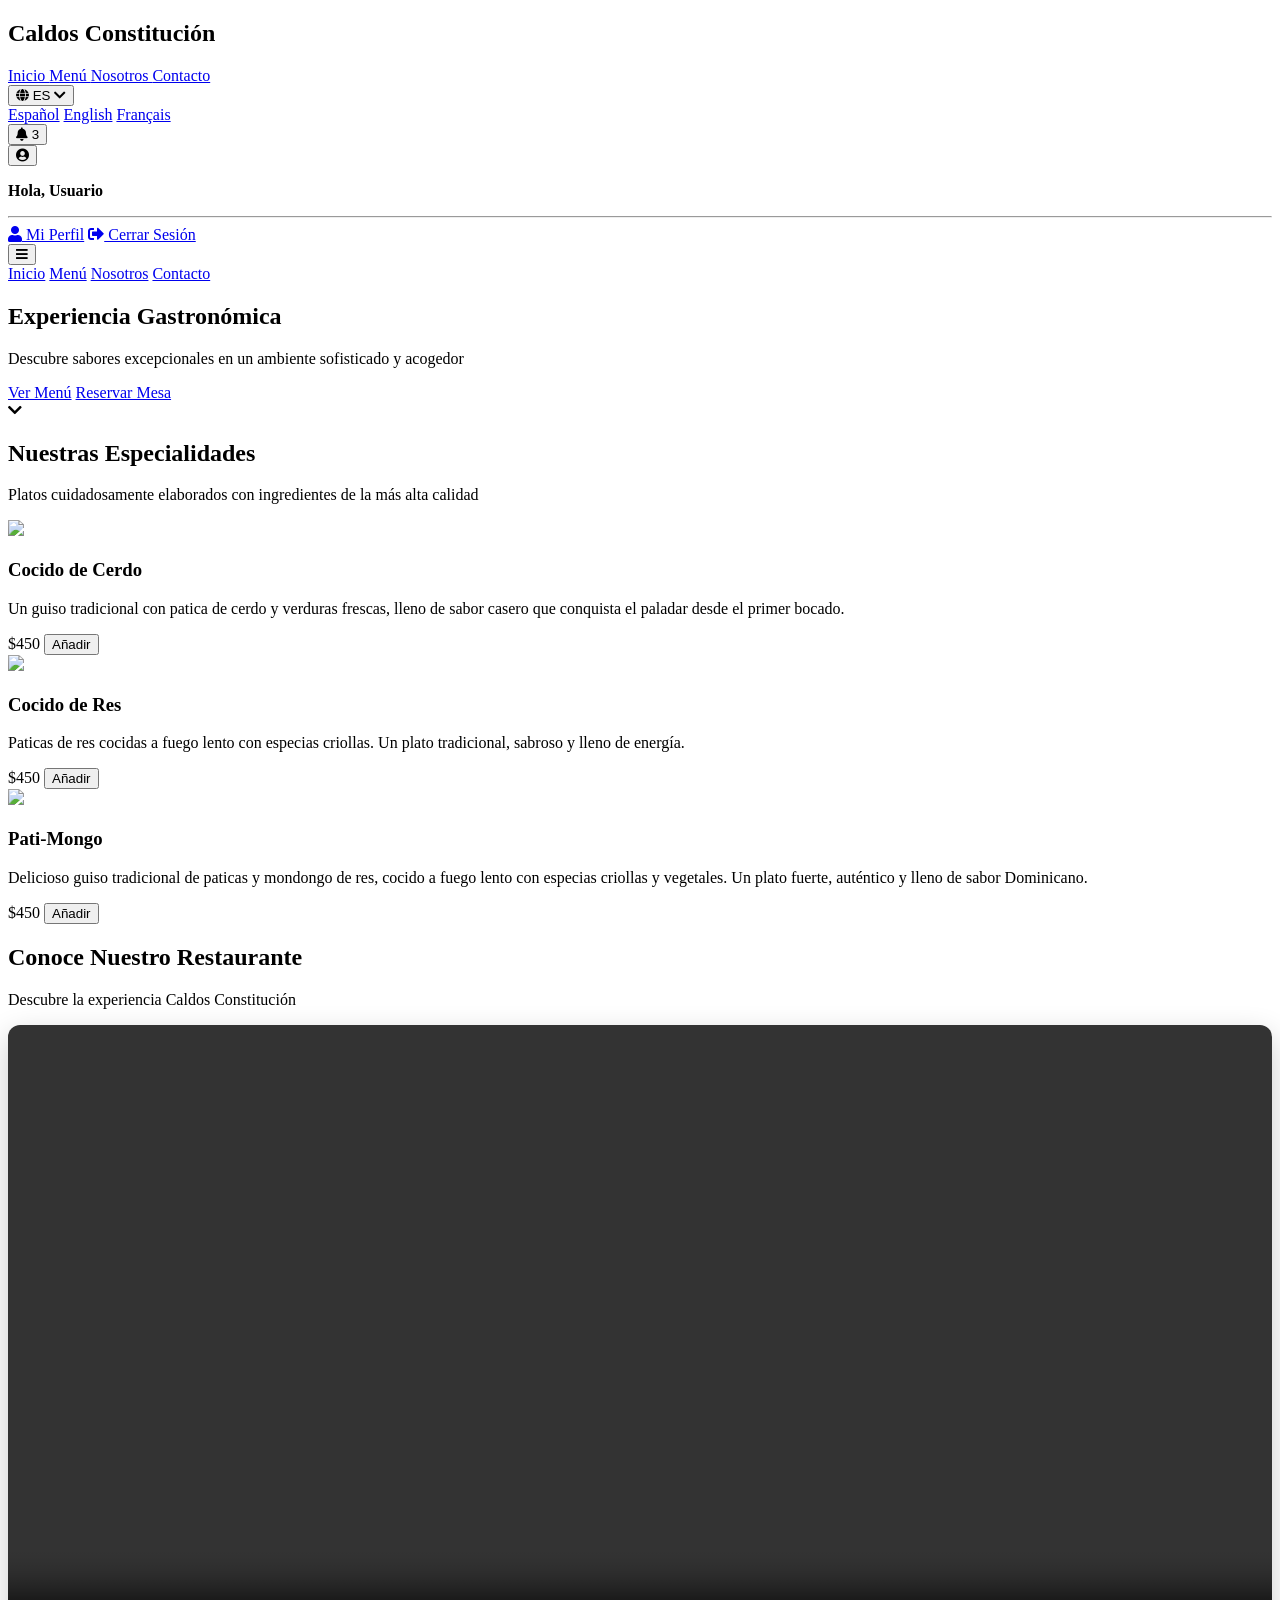
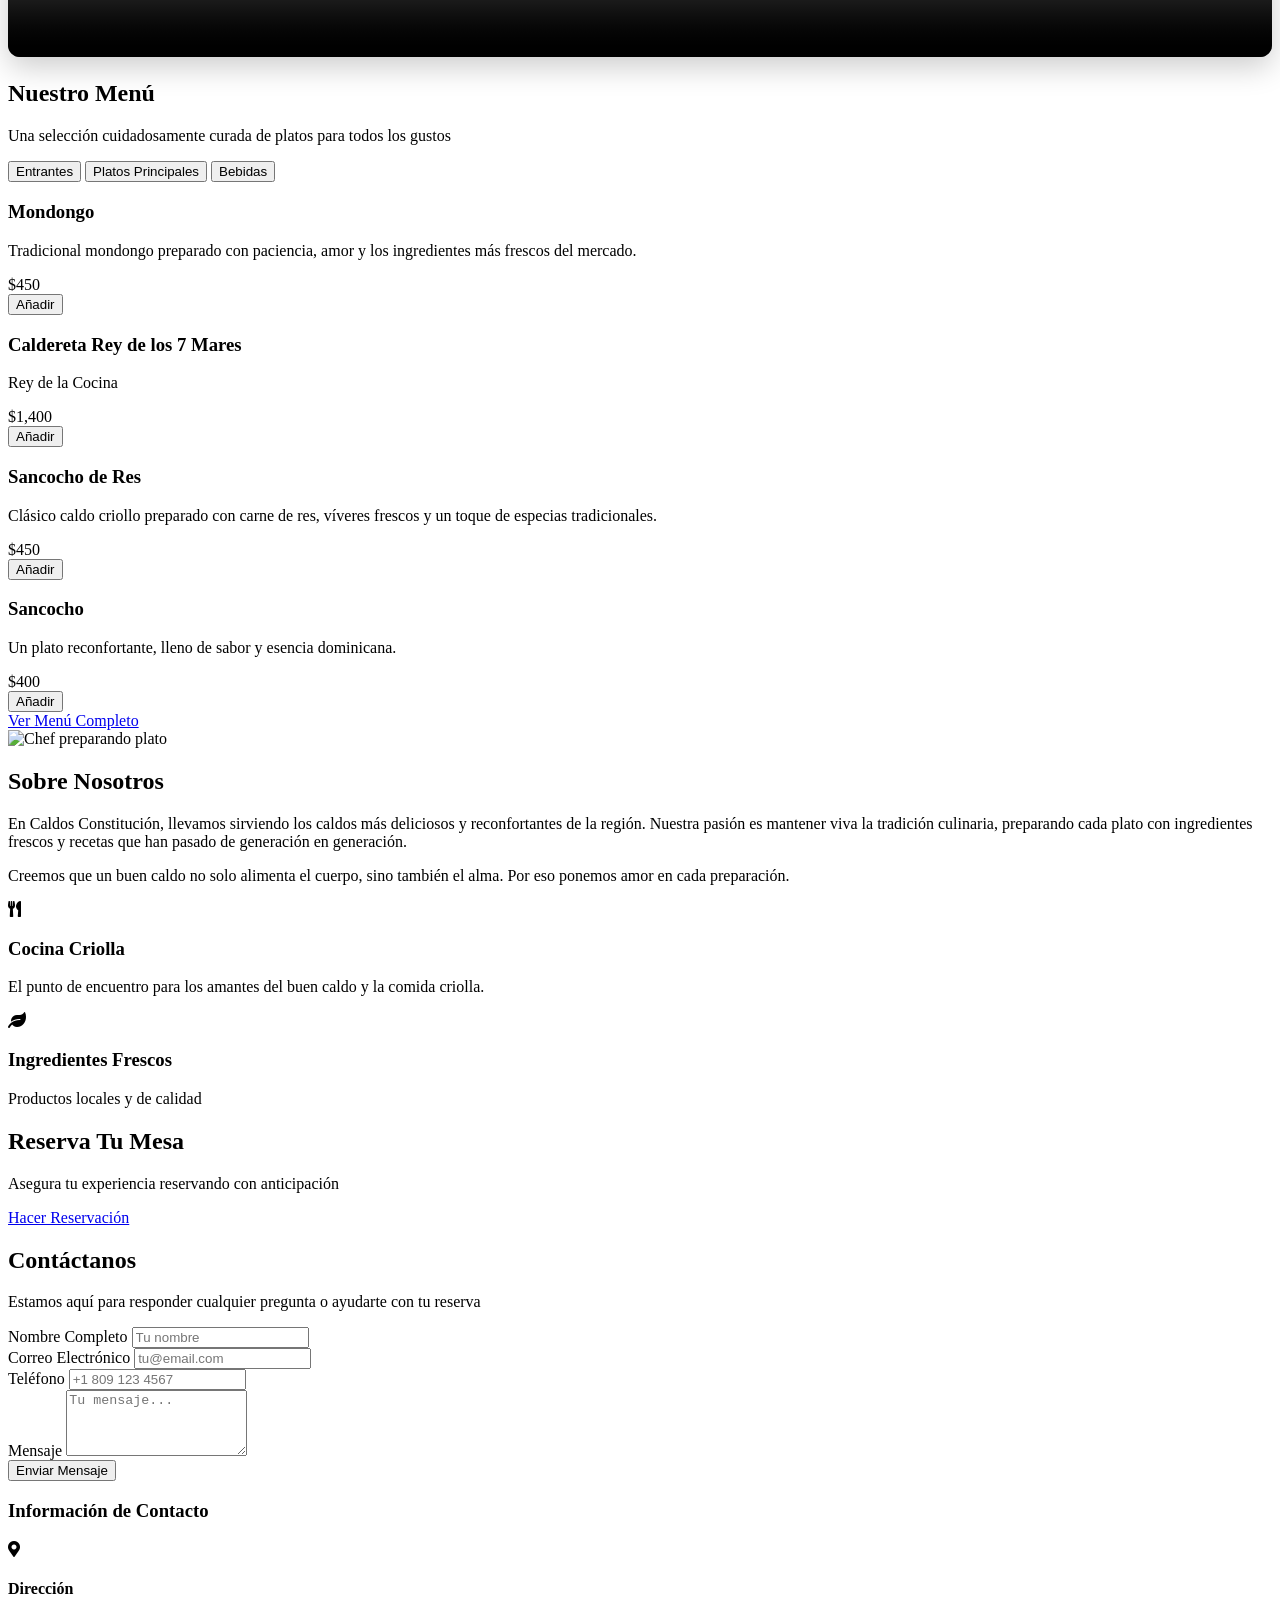
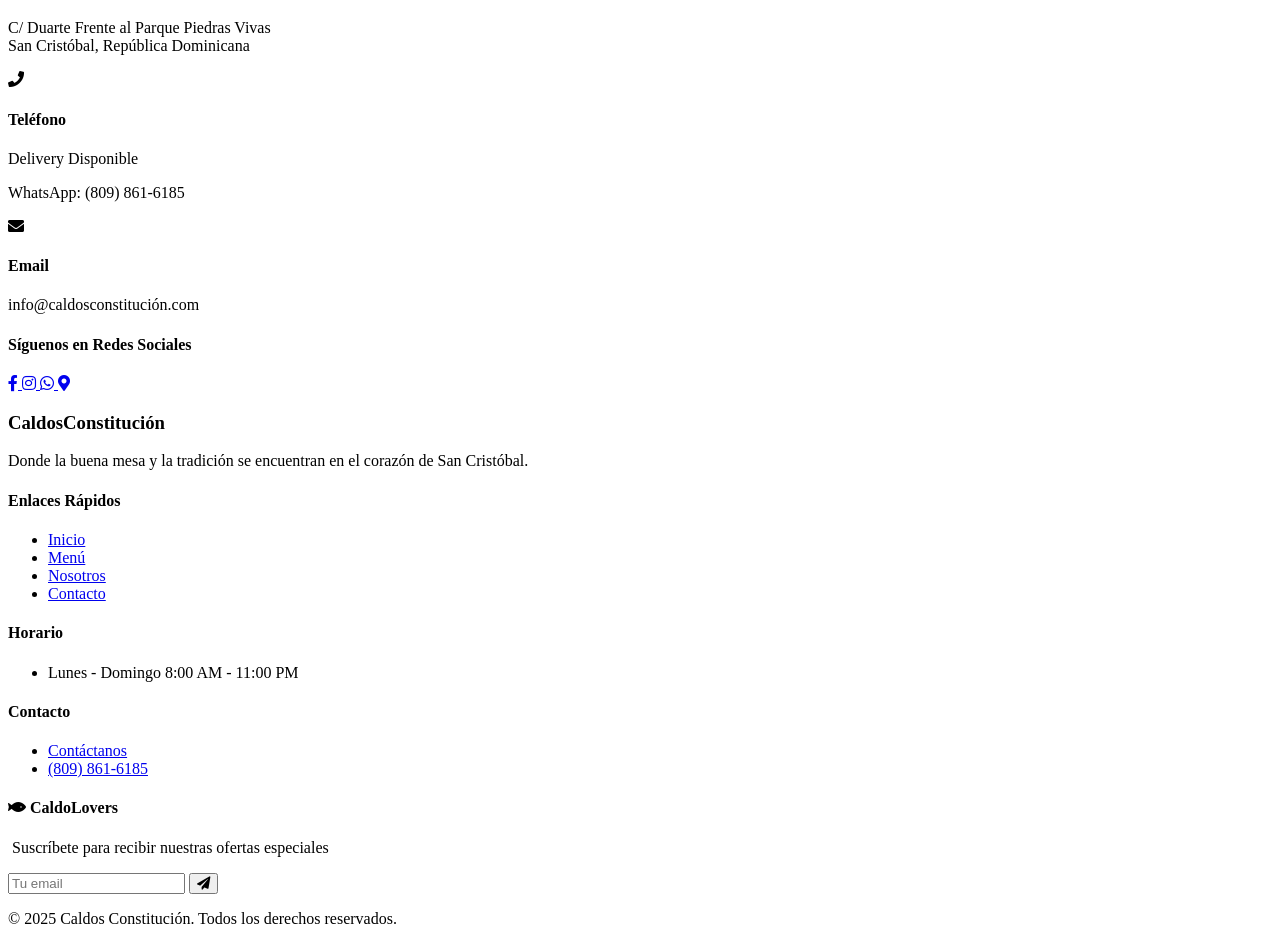
==== index.html @ 5c7748dc "Movi el index a la raiz" ====
<!DOCTYPE html>
<html lang="es">
<head>
    <base target="_self">
    <meta charset="UTF-8">
    <meta name="viewport" content="width=device-width, initial-scale=1.0, maximum-scale=1.0, user-scalable=no">
    <title>Caldos Constitución | Gastronomía Excepcional</title>
    <meta name="description" content="Restaurante de alta cocina con ingredientes frescos y ambiente sofisticado">
    <link rel="stylesheet" href="style.css">
    <link rel="stylesheet" href="https://cdnjs.cloudflare.com/ajax/libs/font-awesome/5.15.3/css/all.min.css">
    <link href="https://fonts.googleapis.com/css?family=Playfair+Display:wght@400;700&family=Inter:wght@300;400;500;600&display=swap" rel="stylesheet">
</head>
<body class="cuerpo-pagina">

    <!-- Barra de Navegacion -->
    <header class="header-principal" id="nav-header">
        <nav class="contenedor nav-menu">
            <div class="flex-items-center">
                <a href="#inicio" style="text-decoration: none; color: inherit;">
                <h1 class="logo-titulo">Caldos <span class="texto-gradiente">Constitución</span></h1>
                </a>
            </div>
            
            <div class="menu-desktop" id="menu-principal">
                <a href="#inicio" class="nav-link">
                    Inicio
                    <span class="nav-link-underline"></span>
                </a>
                <a href="#menu" class="nav-link">
                    Menú
                    <span class="nav-link-underline"></span>
                </a>
                <a href="#nosotros" class="nav-link">
                    Nosotros
                    <span class="nav-link-underline"></span>
                </a>
                <a href="#contacto" class="nav-link">
                    Contacto
                    <span class="nav-link-underline"></span>
                </a>
            </div>

            <div class="flex-items-center espacio-x-4 zoom-in-animation">
                <div class="dropdown-idioma">
                    <button class="btn-idioma">
                        <i class="fas fa-globe mr-1 icono-giratorio"></i>
                        <span>ES</span>
                        <i class="fas fa-chevron-down ml-1 icono-flecha"></i>
                    </button>
                    <div class="dropdown-contenido">
                        <a href="#" class="dropdown-item">Español</a>
                        <a href="#" class="dropdown-item">English</a>
                        <a href="#" class="dropdown-item">Français</a>
                    </div>
                </div>

                <button class="btn-notificacion">
                    <i class="fas fa-bell"></i>
                    <span class="badge-notificacion pulse-slow-animation">3</span>
                </button>

                <div class="perfil-container">
                    <button class="btn-perfil" id="btnPerfil">
                        <i class="fas fa-user-circle icono-perfil"></i>
                    </button>
                    
                    <div class="menu-desplegable" id="menuPerfil">
                        <div class="usuario-info">
                            <p><strong>Hola, Usuario </strong></p>
                        </div>
                        <hr>
                        <a href="perfil.html"><i class="fas fa-user"></i> Mi Perfil</a>
                        <a href="#" class="cerrar-sesion" id="logout">
                            <i class="fas fa-sign-out-alt"></i> Cerrar Sesión
                        </a>
                    </div>
                </div>
                
                <button id="mobile-menu-button" class="btn-menu-movil">
                    <i class="fas fa-bars icono-menu"></i>
                </button>
            </div>
            
        </nav>
        
        <div id="mobile-menu" class="menu-movil-desplegable hidden-mobile">
            <div class="menu-movil-links stagger-animation-group">
                <a href="#inicio" class="menu-movil-link">Inicio</a>
                <a href="#menu" class="menu-movil-link">Menú</a>
                <a href="#nosotros" class="menu-movil-link">Nosotros</a>
                <a href="#contacto" class="menu-movil-link">Contacto</a>
            </div>
        </div>
    </header>

    <main>
        <section id="inicio" class="seccion-hero">
            <div class="hero-fondo-degradado"></div>
            <div class="contenedor texto-centrado z-index-1">
                <h2 class="titulo-hero typewriter-animation">
                    Experiencia <span class="texto-gradiente">Gastronómica</span>
                </h2>
                    <p class="subtitulo-hero fade-in-animation" style="animation-delay: 1.5s;">Descubre sabores excepcionales en un ambiente sofisticado y acogedor</p>
                <div class="botones-hero slide-up-animation" style="animation-delay: 2s;">
                    <a href="#menu" class="btn-principal morph-button">Ver Menú</a>
                    <a href="#reservas" class="btn-secundario pulse-border-animation">Reservar Mesa</a>
                </div>
            </div>
            <div class="indicador-scroll floating-animation">
                <i class="fas fa-chevron-down"></i>
            </div>
            <div class="particulas-contenedor">
                <div class="particle" style="top: 20%; left: 10%; animation-delay: 0s;"></div>
                <div class="particle" style="top: 50%; left: 80%; animation-delay: 1s;"></div>
                <div class="particle" style="top: 40%; left: 30%; animation-delay: 2s;"></div>
            </div>
        </section>

        <section class="seccion-especialidades seccion-padding bg-gris-claro parallax-bg">
            <div class="contenedor">
                <div class="texto-centrado mb-12 fade-in-animation">
                    <h2 class="titulo-seccion">Nuestras Especialidades</h2>
                    <p class="subtitulo-seccion">Platos cuidadosamente elaborados con ingredientes de la más alta calidad</p>
                </div>
                <div class="grid-3-cols stagger-animation-group">
                    
                    <div class="card-especial card-3d">
                        <div class="card-imagen-contenedor">
                            <img class="card-imagen" src="https://i.postimg.cc/MH6cppz8/DSC02685.png">
                        </div>
                        <div class="card-contenido">
                            <h3 class="card-titulo">Cocido de Cerdo</h3>
                            <p class="card-descripcion">Un guiso tradicional con patica de cerdo y verduras frescas, lleno de sabor casero que conquista el paladar desde el primer bocado.</p>
                            <div class="card-footer">
                                <span class="card-precio-secundario">$450</span>
                                <button class="btn-secundario-accion">Añadir</button>
                            </div>
                        </div>
                    </div>
                    
                    <div class="card-especial card-3d">
                        <div class="card-imagen-contenedor">
                            <img class="card-imagen" src="https://i.postimg.cc/SxsKPPxV/DSC02634.png">
                        </div>
                        <div class="card-contenido">
                            <h3 class="card-titulo">Cocido de Res</h3>
                            <p class="card-descripcion">Paticas de res cocidas a fuego lento con especias criollas. Un plato tradicional, sabroso y lleno de energía.</p>
                            <div class="card-footer">
                                <span class="card-precio-secundario">$450</span>
                                <button class="btn-secundario-accion">Añadir</button>
                            </div>
                        </div>
                    </div>
                    
                    <div class="card-especial card-3d">
                        <div class="card-imagen-contenedor">
                            <img class="card-imagen" src="https://i.postimg.cc/FRQpG3VJ/DSC02630.png">
                        </div>
                        <div class="card-contenido">
                            <h3 class="card-titulo">Pati-Mongo</h3>
                            <p class="card-descripcion">Delicioso guiso tradicional de paticas y mondongo de res, cocido a fuego lento con especias criollas y vegetales. Un plato fuerte, auténtico y lleno de sabor Dominicano.</p>
                            <div class="card-footer">
                                <span class="card-precio-secundario">$450</span>
                                <button class="btn-secundario-accion">Añadir</button>
                            </div>
                        </div>
                    </div>

                </div>
            </div>
        </section>

        <section class="seccion-padding bg-blanco">
            <div class="contenedor texto-centrado">
                <h2 class="titulo-seccion mb-6 fade-in-animation">Conoce Nuestro Restaurante</h2>
                <p class="subtitulo-seccion mb-8">Descubre la experiencia Caldos Constitución</p>
                
                <div class="video-responsive">
                    <video 
                        controls 
                        loop 
                        preload="metadata" 
                        style="width: 100%; border-radius: 12px; box-shadow: 0 10px 30px rgba(0,0,0,0.2);">
                        <source src="videos/restaurante.mp4" type="video/mp4">
                    </video>
                </div>
            </div>
        </section>

        <section id="menu" class="seccion-padding bg-blanco">
            <div class="contenedor">
                <div class="texto-centrado mb-12 fade-in-animation">
                    <h2 class="titulo-seccion">Nuestro Menú</h2>
                    <p class="subtitulo-seccion">Una selección cuidadosamente curada de platos para todos los gustos</p>
                </div>
                
                <div class="categorias-menu stagger-animation-group">
                    <button class="btn-categoria active morph-button">Entrantes</button>
                    <button class="btn-categoria active morph-button">Platos Principales</button>
                    <button class="btn-categoria active morph-button">Bebidas</button>
                </div>

                <div class="grid-2-cols stagger-animation-group" style="animation-delay: 0.2s;">
                    <div class="menu-item">
                        <div class="menu-item-info">
                            <div>
                                <h3 class="menu-item-titulo">Mondongo</h3>
                                <p class="menu-item-descripcion">Tradicional mondongo preparado con paciencia, amor y los ingredientes más frescos del mercado.</p>
                            </div>
                            <span class="menu-item-precio">$450</span>
                        </div>
                        <div class="flex-justify-end">
                            <button class="btn-secundario-accion">Añadir</button>
                        </div>
                    </div>
                    
                    <div class="menu-item">
                        <div class="menu-item-info">
                            <div>
                                <h3 class="menu-item-titulo">Caldereta Rey de los 7 Mares</h3>
                                <p class="menu-item-descripcion">Rey de la Cocina</p>
                            </div>
                            <span class="menu-item-precio">$1,400</span>
                        </div>
                        <div class="flex-justify-end">
                            <button class="btn-secundario-accion">Añadir</button>
                        </div>
                    </div>
                    
                    <div class="menu-item">
                        <div class="menu-item-info">
                            <div>
                                <h3 class="menu-item-titulo">Sancocho de Res</h3>
                                <p class="menu-item-descripcion">Clásico caldo criollo preparado con carne de res, víveres frescos y un toque de especias tradicionales.</p>
                            </div>
                            <span class="menu-item-precio">$450</span>
                        </div>
                        <div class="flex-justify-end">
                            <button class="btn-secundario-accion">Añadir</button>
                        </div>
                    </div>

                    <div class="menu-item">
                        <div class="menu-item-info">
                            <div>
                                <h3 class="menu-item-titulo">Sancocho</h3>
                                <p class="menu-item-descripcion">Un plato reconfortante, lleno de sabor y esencia dominicana.</p>
                            </div>
                            <span class="menu-item-precio">$400</span>
                        </div>
                        <div class="flex-justify-end">
                            <button class="btn-secundario-accion">Añadir</button>
                        </div>
                    </div>
                </div>

                <div class="texto-centrado mt-12 fade-in-animation" style="animation-delay: 0.8s;">
                    <a href="#" class="btn-principal morph-button">Ver Menú Completo</a>
                </div>
            </div>
        </section>

        <section id="nosotros" class="seccion-padding bg-gris-claro parallax-bg">
            <div class="contenedor">
                <div class="info-nosotros-layout stagger-animation-group">
                    <div class="info-nosotros-imagen">
                        <img src="https://i.postimg.cc/ydngsDFw/LOGO-CALDOS-CONSTITUCI-N.png" alt="Chef preparando plato" class="imagen-nosotros" loading="lazy">
                    </div>
                    <div class="info-nosotros-texto">
                        <h2 class="titulo-seccion mb-6">Sobre Nosotros</h2>
                        <p class="texto-parrafo mb-4">En Caldos Constitución, llevamos sirviendo los caldos más deliciosos y reconfortantes de la región. Nuestra pasión es mantener viva la tradición culinaria, preparando cada plato con ingredientes frescos y recetas que han pasado de generación en generación.</p>
                        <p class="texto-parrafo mb-6">Creemos que un buen caldo no solo alimenta el cuerpo, sino también el alma. Por eso ponemos amor en cada preparación.</p>
                    
                        <div class="caracteristicas-listado stagger-animation-group" style="animation-delay: 0.4s;">
                            <div class="caracteristica-item">
                                <div class="caracteristica-icono-fondo">
                                    <i class="fas fa-utensils icono-caracteristica"></i>
                                </div>
                                <div>
                                    <h3 class="caracteristica-titulo">Cocina Criolla</h3>
                                    <p class="caracteristica-descripcion">El punto de encuentro para los amantes del buen caldo y la comida criolla.</p>
                                </div>
                            </div>
                            <div class="caracteristica-item">
                                <div class="caracteristica-icono-fondo">
                                    <i class="fas fa-leaf icono-caracteristica"></i>
                                </div>
                                <div>
                                    <h3 class="caracteristica-titulo">Ingredientes Frescos</h3>
                                    <p class="caracteristica-descripcion">Productos locales y de calidad</p>
                                </div>
                            </div>
                        </div>
                    </div>
                </div>
            </div>
        </section>

        <section id="reservas" class="seccion-padding bg-primario-reserva texto-blanco parallax-bg">
            <div class="contenedor texto-centrado">
                <h2 class="titulo-seccion-reserva fade-in-animation">Reserva Tu Mesa</h2>
                <p class="subtitulo-reserva slide-up-animation" style="animation-delay: 0.3s;">Asegura tu experiencia reservando con anticipación</p>
                <a href="#contacto" class="btn-principal morph-button bounce-slow-animation">Hacer Reservación</a>
            </div>
        </section>

        <section id="contacto" class="seccion-padding bg-blanco">
            <div class="contenedor">
                <div class="texto-centrado mb-12 fade-in-animation">
                    <h2 class="titulo-seccion">Contáctanos</h2>
                    <p class="subtitulo-seccion">Estamos aquí para responder cualquier pregunta o ayudarte con tu reserva</p>
                </div>
                
                <div class="contacto-layout">
                    <div class="formulario-columna">
                        <form class="card-contacto">
                            <div class="mb-4">
                                <label for="name" class="etiqueta-formulario">Nombre Completo</label>
                                <input type="text" id="name" class="input-formulario" placeholder="Tu nombre">
                            </div>
                            <div class="mb-4">
                                <label for="email" class="etiqueta-formulario">Correo Electrónico</label>
                                <input type="email" id="email" class="input-formulario" placeholder="tu@email.com">
                            </div>
                            <div class="mb-4">
                                <label for="phone" class="etiqueta-formulario">Teléfono</label>
                                <input type="tel" id="phone" class="input-formulario" placeholder="+1 809 123 4567">
                            </div>
                            <div class="mb-4">
                                <label for="message" class="etiqueta-formulario">Mensaje</label>
                                <textarea id="message" rows="4" class="input-formulario" placeholder="Tu mensaje..."></textarea>
                            </div>
                            <button type="submit" class="btn-submit morph-button">Enviar Mensaje</button>
                        </form>
                    </div>

                    <!-- Información de Contacto -->
                    <div class="info-columna">
                        <div class="card-contacto">
                            <h3 class="titulo-info-contacto">Información de Contacto</h3>
                            <div class="info-items-contenedor">

                                <div class="info-item">
                                    <div class="info-icono-fondo">
                                        <i class="fas fa-map-marker-alt icono-info"></i>
                                    </div>
                                    <div>
                                        <h4 class="info-titulo">Dirección</h4>
                                        <p class="info-texto">C/ Duarte Frente al Parque Piedras Vivas<br>San Cristóbal, República Dominicana</p>
                                    </div>
                                </div>

                                <div class="info-item">
                                    <div class="info-icono-fondo">
                                        <i class="fas fa-phone icono-info"></i>
                                    </div>
                                    <div>
                                        <h4 class="info-titulo">Teléfono</h4>
                                        <p class="info-texto">Delivery Disponible</p>
                                        <p class="info-texto">WhatsApp: (809) 861-6185</p>
                                    </div>
                                </div>

                                <div class="info-item">
                                    <div class="info-icono-fondo">
                                        <i class="fas fa-envelope icono-info"></i>
                                    </div>
                                    <div>
                                        <h4 class="info-titulo">Email</h4>
                                        <p class="info-texto">info@caldosconstitución.com</p>
                                    </div>
                                </div>

                            </div>

                            <!-- Redes Sociales -->
                            <div class="redes-sociales">
                                <h4 class="titulo-redes">Síguenos en Redes Sociales</h4>
                                <div class="flex-redes">
                                    <a href="https://web.facebook.com/CaldosConstitucionRD" class="btn-red-social" target="_blank">
                                        <i class="fab fa-facebook-f"></i>
                                    </a>
                                    <a href="https://www.instagram.com/caldosconstitucionrd/" class="btn-red-social" target="_blank">
                                        <i class="fab fa-instagram"></i>
                                    </a>
                                    <a href="https://l.instagram.com/?u=https%3A%2F%2Fmstr.ly%2FWhatsApp-Haz-Tu-Pedido-Aqui%3Futm_source%3Dig%26utm_medium%3Dsocial%26utm_content%3Dlink_in_bio%26fbclid%3DPAc3J0YwZhcHBfaWQMMjU2MjgxMDQwNTU4AAGnu0rjRGXdVFMbVR_ok-Zw8XrLXW9Vuivr1YN5UOuY8lLboXNl0uFENQRliBw%26brid%3DN77XMDkhUEPwbH0EVKRV-A&e=AT1myFBuJ6GRkRhYvXv6jaATXlB4ARUrm5Gv33IYbgS5vqThPboPUA4HGkM-U0by_mpUqlTlCscGMJVxGFZe1S3FHgsE_QE1y5gA_VhULw" class="btn-red-social" target="_blank">
                                        <i class="fab fa-whatsapp"></i>
                                    </a>
                                    <a href="https://www.google.com/maps/place/Caldos+Constituci%C3%B3n/@18.4142667,-70.1099018,21z/data=!4m14!1m7!3m6!1s0x8ea55e8d590ec513:0xf0a31c209f70ae0d!2sPiedras+Vivas+Park!8m2!3d18.4138655!4d-70.1095629!16s%2Fg%2F1tdr4c9j!3m5!1s0x8ea55f91b40c067f:0xbd1e9baf7f6cb356!8m2!3d18.4142864!4d-70.1099675!16s%2Fg%2F11md232ry3?entry=ttu&g_ep=EgoyMDI2MDMxMS4wIKXMDSoASAFQAw%3D%3D" class="btn-red-social" target="_blank">
                                        <i class="fas fa-map-marker-alt"></i>
                                    </a>
                                </div>
                            </div>
                        </div>
                    </div>

                </div>
            </div>
        </section>
    </main>

    <footer class="footer-principal">
        <div class="contenedor">
            <div class="footer-grid">
                <div>
                    <h3 class="logo-footer">Caldos<span class="texto-gradiente">Constitución</span></h3>
                    <p class="texto-footer">Donde la buena mesa y la tradición se encuentran en el corazón de San Cristóbal.</p>
                </div>
                
                <div>
                    <h4 class="titulo-footer-seccion">Enlaces Rápidos</h4>
                    <ul class="lista-footer">
                        <li><a href="#inicio" class="enlace-footer">Inicio</a></li>
                        <li><a href="#menu" class="enlace-footer">Menú</a></li>
                        <li><a href="#nosotros" class="enlace-footer">Nosotros</a></li>
                        <li><a href="#contacto" class="enlace-footer">Contacto</a></li>
                    </ul>
                </div>
                
                <div>
                    <h4 class="titulo-footer-seccion">Horario</h4>
                    <ul class="lista-footer">
                        <li>Lunes - Domingo 8:00 AM - 11:00 PM</li>
                    </ul>
                </div>
                
                <div>
                    <h4 class="titulo-footer-seccion">Contacto</h4>
                    <ul class="lista-footer">
                        <li><a href="#contacto" class="enlace-footer">Contáctanos</a></li>
                        <li><a href="tel:+18098616185" class="enlace-footer">(809) 861-6185</a></li>
                    </ul>
                </div>
            </div>
        </div>
        
        <div class="caldo-lovers-section">
            <h4 class="caldo-lovers-title">
                <i class="fas fa-fish icon-secondary animate-float"></i>
                <span class="text-gradient">CaldoLovers</span>
                <i class="fas fa-shrimp icon-secondary animate-float" style="animation-delay: 1s"></i>
            </h4>
            <p class="caldo-lovers-text">
                <i class="fas fa-lobster icon-secondary icon-small"></i>
                Suscríbete para recibir nuestras ofertas especiales
            </p>
            <div class="email-container">
                <input type="email" placeholder="Tu email" class="email-input">
                <button class="email-button">
                    <i class="fas fa-paper-plane"></i>
                </button>
            </div>
        </div>

        <div class="footer-copyright">
            <p>&copy; 2025 Caldos Constitución. Todos los derechos reservados.</p>
        </div>
    </footer>

    <script src="script.js"></script>
</body>
</html>
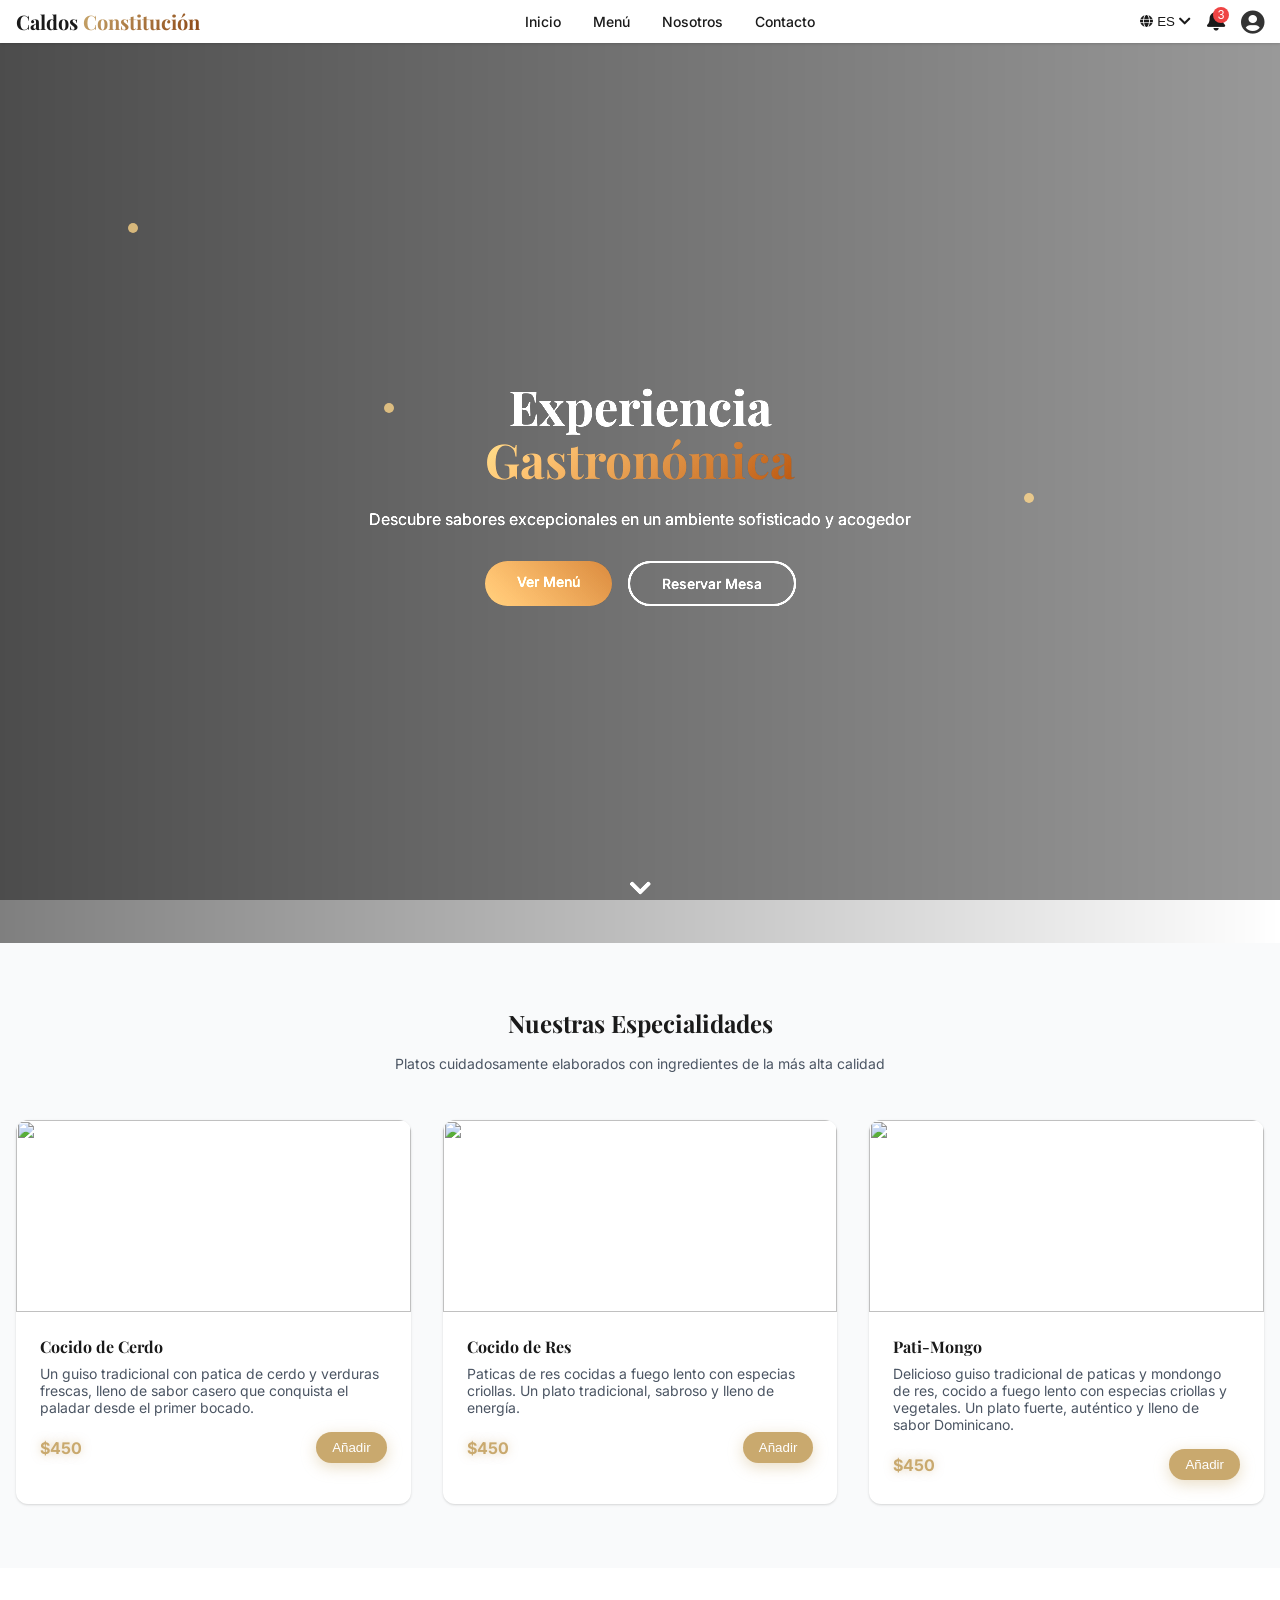
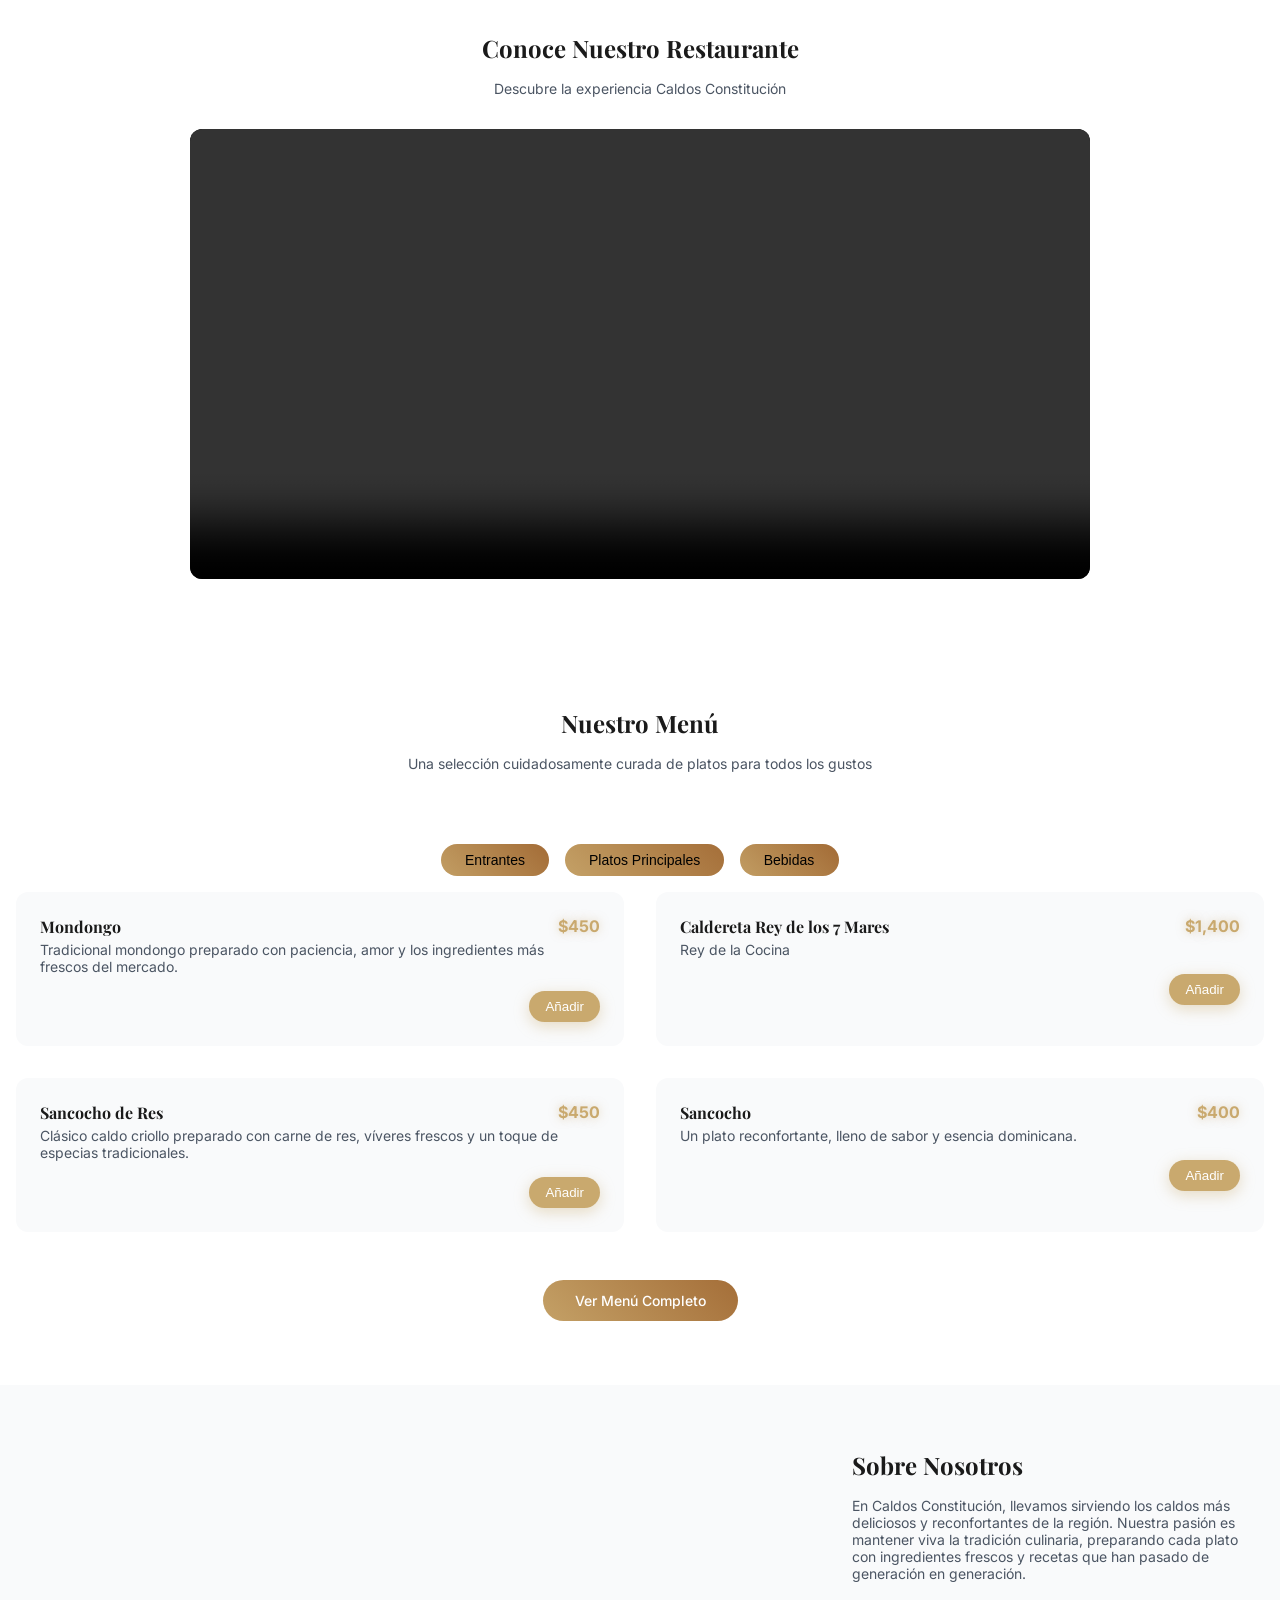
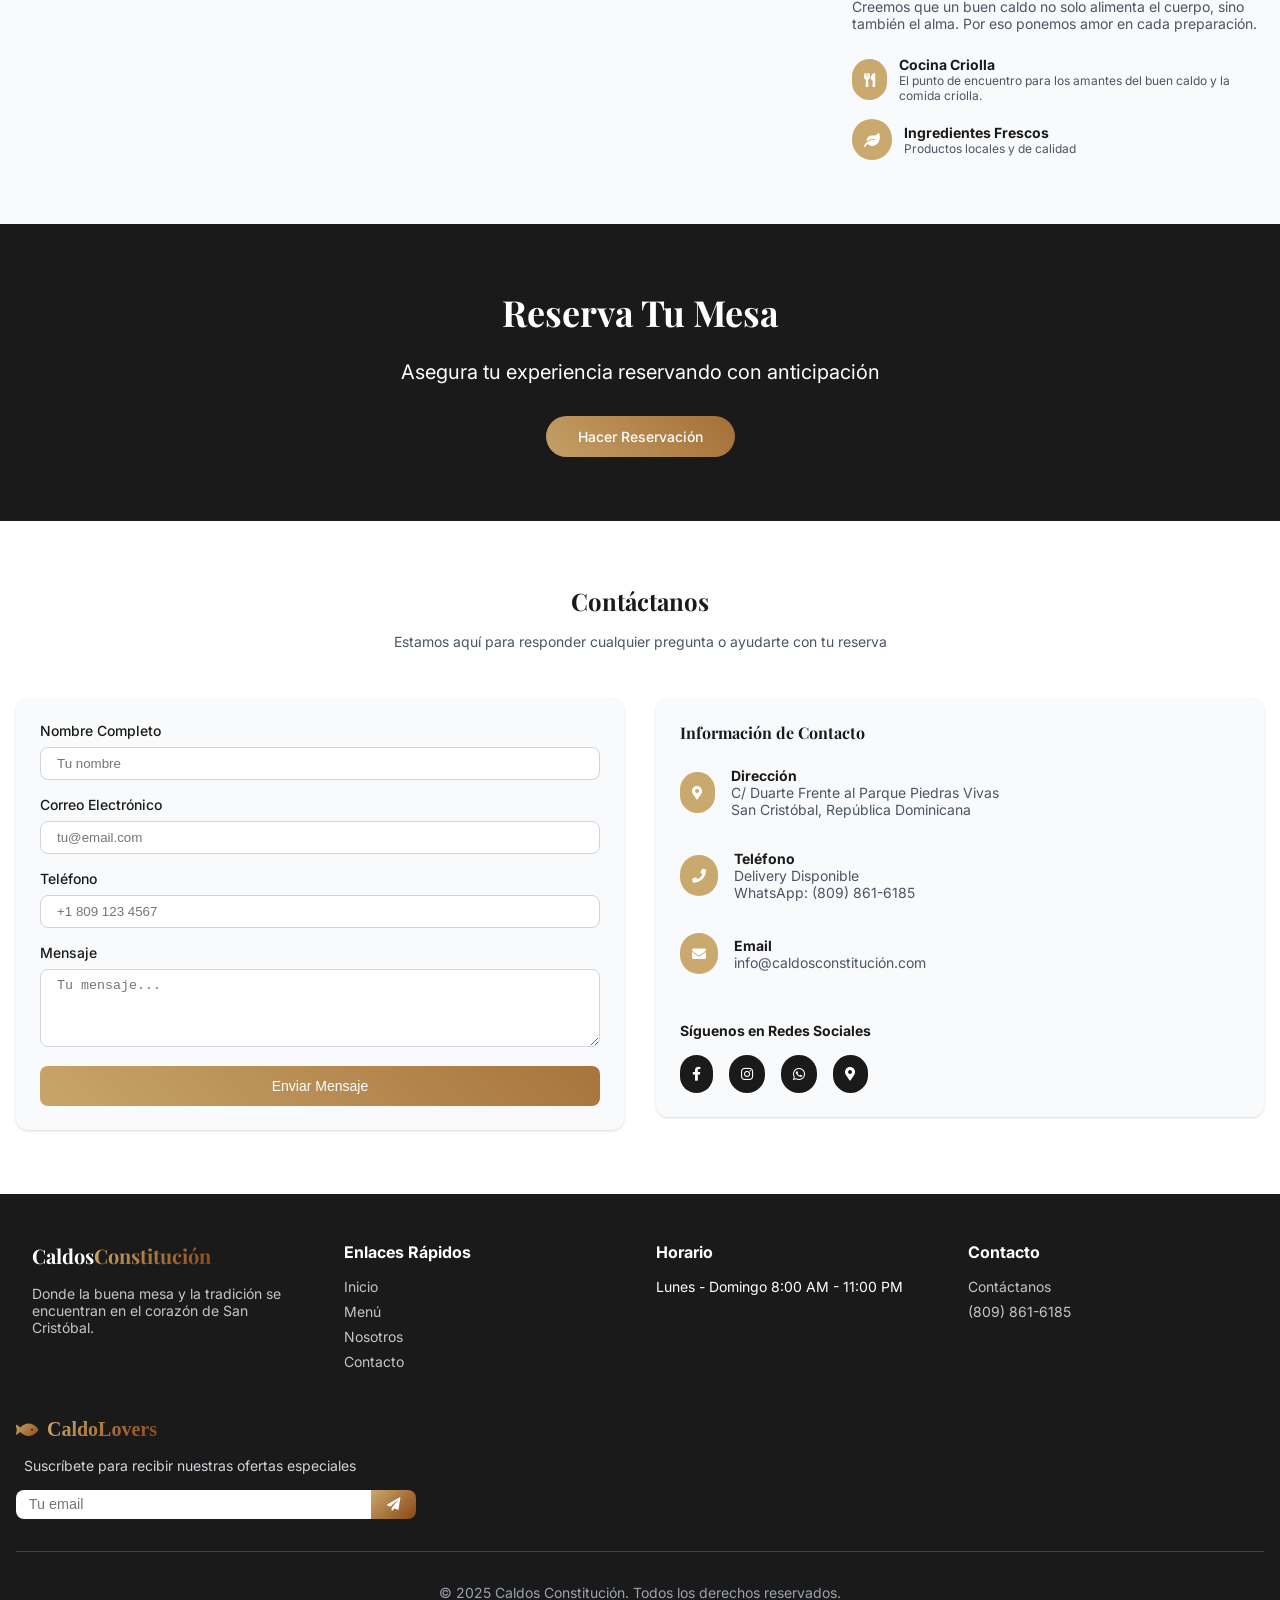
==== commit 4615df69: "agregue el link de google drive del video" ====
--- a/index.html
+++ b/index.html
@@ -181,7 +181,7 @@
                         loop 
                         preload="metadata" 
                         style="width: 100%; border-radius: 12px; box-shadow: 0 10px 30px rgba(0,0,0,0.2);">
-                        <source src="videos/restaurante.mp4" type="video/mp4">
+                        <source src="https://drive.google.com/uc?export=download&id=1_r14hkXd-VpMJ2BGbaNTUfSTAw0dZSLE" type="video/mp4">
                     </video>
                 </div>
             </div>
--- a/style.css
+++ b/style.css
@@ -0,0 +1,1445 @@
+/* CENTRAR TODO EL CONTENIDO */
+* {
+    margin: 0;
+    padding: 0;
+    box-sizing: border-box;
+}
+
+body, .cuerpo-pagina {
+    width: 100%;
+    max-width: 100vw;
+    overflow-x: hidden;
+    margin: 0 auto;
+}
+
+.contenedor {
+    width: 100%;
+    max-width: 100%;
+    margin: 0 auto;
+    padding-left: 1rem;
+    padding-right: 1rem;
+}
+
+/* Centrar secciones específicas */
+.seccion-hero,
+.seccion-padding {
+    width: 100%;
+    margin: 0 auto;
+}
+
+/* Arreglar el footer que se ve corrido */
+.footer-principal {
+    width: 100%;
+    margin: 0;
+    padding-left: 1rem;
+    padding-right: 1rem;
+}
+
+.footer-grid {
+    width: 100%;
+    margin: 0 auto;
+}
+
+/* Ajustar CaldoLovers section */
+.caldo-lovers-section {
+    margin-left: 0 !important;
+    padding-left: 0;
+    width: 100%;
+}
+
+/* Centrar cards y elementos */
+.grid-3-cols,
+.grid-2-cols {
+    width: 100%;
+    padding: 0;
+}
+
+/* Variables de color y tipografía */
+:root {
+    --color-primary: #1a1a1a;
+    --color-secondary: #c9a96e;
+    --color-accent: #8b4513;
+    --color-white: #ffffff;
+    --color-gray-50: #f9fafb; 
+    --color-gray-200: #e5e7eb; 
+    --color-gray-300: #d1d5db; 
+    --color-gray-600: #4b5563; 
+    --color-red-500: #ef4444;
+
+    --font-serif: 'Playfair Display', serif;
+    --font-sans: 'Inter', sans-serif;
+}
+
+/* Base y tipografía */
+.cuerpo-pagina {
+    min-height: 100vh;
+    background-color: var(--color-white);
+    font-family: var(--font-sans);
+    overflow-x: hidden;
+}
+
+.contenedor {
+    width: 100%;
+    max-width: 1280px; 
+    margin-left: auto;
+    margin-right: auto;
+    padding-left: 1rem;
+    padding-right: 1rem;
+}
+
+/* --- UTILITIES GLOBALES SIMPLIFICADAS --- */
+.flex-items-center {
+    display: flex;
+    align-items: center;
+}
+.flex-justify-end {
+    display: flex;
+    justify-content: flex-end;
+}
+.texto-centrado {
+    text-align: center;
+}
+.seccion-padding {
+    padding-top: 4rem;
+    padding-bottom: 4rem;
+}
+.bg-blanco { background-color: var(--color-white); }
+.bg-gris-claro { background-color: var(--color-gray-50); }
+.mb-4 { margin-bottom: 1rem; }
+.mb-6 { margin-bottom: 1.5rem; }
+.mb-8 { margin-bottom: 2rem; }
+.mb-12 { margin-bottom: 3rem; }
+.mt-1 { margin-top: 0.25rem; }
+.mt-3 { margin-top: 0.75rem; }
+.mt-8 { margin-top: 2rem; }
+.mt-12 { margin-top: 3rem; }
+.ml-1 { margin-left: 0.25rem; }
+.mr-1 { margin-right: 0.25rem; }
+.mr-3 { margin-right: 0.75rem; }
+.mr-4 { margin-right: 1rem; }
+.py-2 { padding-top: 0.5rem; padding-bottom: 0.5rem; }
+.py-3 { padding-top: 0.75rem; padding-bottom: 0.75rem; }
+.px-4 { padding-left: 1rem; padding-right: 1rem; }
+.px-6 { padding-left: 1.5rem; padding-right: 1.5rem; }
+.px-8 { padding-left: 2rem; padding-right: 2rem; }
+.rounded-full { border-radius: 9999px; }
+.rounded-xl { border-radius: 0.75rem; }
+.shadow-lg { box-shadow: 0 10px 15px -3px rgba(0, 0, 0, 0.1), 0 4px 6px -2px rgba(0, 0, 0, 0.05); }
+
+/* --- GRADIENTE Y PARALLAX --- */
+.texto-gradiente {
+    background: linear-gradient(135deg, var(--color-secondary) 0%, var(--color-accent) 100%);
+    -webkit-background-clip: text;
+    -webkit-text-fill-color: transparent;
+    background-clip: text;
+}
+
+.parallax-bg { /* .parallax */
+    background-attachment: fixed;
+}
+
+/* --- HEADER / BARRA DE NAVEGACIÓN --- */
+.header-principal {
+    position: sticky;
+    top: 0;
+    z-index: 50;
+    background-color: var(--color-white);
+    box-shadow: 0 1px 3px 0 rgba(0, 0, 0, 0.1), 0 1px 2px 0 rgba(0, 0, 0, 0.06);
+    transition: all 500ms;
+}
+.nav-menu {
+    display: flex;
+    justify-content: space-between;
+    align-items: center;
+    padding-top: 0.5rem;
+    padding-bottom: 0.5rem;
+}
+.logo-titulo {
+    font-size: 1.5rem;
+    font-family: var(--font-serif);
+    font-weight: 700;
+    color: var(--color-primary);
+    animation: slideInLeft 0.8s ease-out;
+}
+.menu-desktop {
+    display: none; /* hidden */
+    gap: 2rem; /* space-x-8 */
+    align-items: center;
+    animation: slideInRight 0.8s ease-out;
+}
+.nav-link {
+    color: var(--color-primary);
+    transition: all 300ms;
+    font-weight: 500;
+    position: relative;
+    overflow: hidden;
+    text-decoration: none;
+}
+.nav-link:hover {
+    color: var(--color-secondary);
+}
+.nav-link-underline {
+    position: absolute;
+    bottom: 0;
+    left: 0;
+    width: 0;
+    height: 2px; /* h-0.5 */
+    background-color: var(--color-secondary);
+    transition: all 300ms;
+}
+.nav-link:hover .nav-link-underline {
+    width: 100%;
+}
+.espacio-x-4 > * + * {
+    margin-left: 1rem;
+}
+
+/* Dropdown Idioma */
+.dropdown-idioma {
+    position: relative;
+}
+.btn-idioma {
+    display: flex;
+    align-items: center;
+    color: var(--color-primary);
+    transition: all 300ms;
+    transform: scale(1);
+    background: none;
+    border: none;
+    cursor: pointer;
+}
+.btn-idioma:hover {
+    color: var(--color-secondary);
+    transform: scale(1.1);
+}
+.btn-idioma:hover .icono-giratorio {
+    transform: rotate(180deg);
+}
+.btn-idioma:hover .icono-flecha {
+    transform: rotate(180deg);
+}
+.icono-giratorio, .icono-flecha {
+    transition: transform 300ms;
+}
+.dropdown-contenido {
+    position: absolute;
+    right: 0;
+    margin-top: 0.5rem;
+    width: 8rem; /* w-32 */
+    background-color: var(--color-white);
+    border-radius: 0.5rem;
+    box-shadow: 0 20px 25px -5px rgba(0, 0, 0, 0.1), 0 10px 10px -5px rgba(0, 0, 0, 0.04);
+    padding-top: 0.25rem;
+    padding-bottom: 0.25rem;
+    opacity: 0;
+    visibility: hidden;
+    transition: all 500ms;
+    transform: translateY(0.5rem);
+    z-index: 10;
+}
+.dropdown-idioma:hover .dropdown-contenido {
+    opacity: 1;
+    visibility: visible;
+    transform: translateY(0);
+}
+.dropdown-item {
+    display: block;
+    padding: 0.5rem 1rem;
+    font-size: 0.875rem;
+    color: var(--color-primary);
+    transition: all 300ms;
+    text-decoration: none;
+}
+.dropdown-item:hover {
+    background-color: var(--color-secondary);
+    color: var(--color-white);
+    transform: translateX(0.5rem);
+}
+
+/* Botones de Icono */
+.btn-notificacion, .btn-perfil {
+    position: relative;
+    color: var(--color-primary);
+    transition: all 300ms;
+    transform: scale(1);
+    background: none;
+    border: none;
+    cursor: pointer;
+}
+.btn-notificacion:hover, .btn-perfil:hover {
+    color: var(--color-secondary);
+    transform: scale(1.1);
+}
+.btn-notificacion:hover {
+    transform: scale(1.1) rotate(12deg);
+}
+.badge-notificacion {
+    position: absolute;
+    top: -0.25rem; /* top-1-right-1 */
+    right: -0.25rem;
+    background-color: var(--color-red-500);
+    color: var(--color-white);
+    font-size: 0.75rem;
+    border-radius: 9999px;
+    height: 1rem;
+    width: 1rem;
+    display: flex;
+    align-items: center;
+    justify-content: center;
+}
+
+.btn-notificacion i {
+    font-size: 1.30rem; /* Ajusta este valor para agrandar o achicar */
+}
+
+.icono-perfil {
+    font-size: 1.50rem; /* Ajusta este valor para agrandar o achicar */
+}
+
+.perfil-container {
+    position: relative; 
+    display: inline-block;
+}
+
+.btn-perfil {
+    background: none;
+    border: none;
+    cursor: pointer;
+    font-size: 24px;
+    color: #333;
+    display: flex;
+    align-items: center;
+}
+
+.menu-desplegable {
+    display: none; /* Se mantiene oculto al inicio */
+    position: absolute;
+    right: 0;
+    top: 100%;
+    background-color: white;
+    min-width: 180px;
+    box-shadow: 0px 8px 25px rgba(0,0,0,0.2);
+    border-radius: 10px;
+    z-index: 9999 !important; /* Aumentamos esto para que no se esconda */
+    padding: 10px 0;
+    margin-top: 12px;
+    border: 1px solid #eee;
+}
+
+/* ESTA ES LA REGLA QUE TE FALTA PARA QUE EL JS FUNCIONE */
+.menu-desplegable.mostrar {
+    display: block !important;
+}
+
+.menu-desplegable a {
+    color: #333;
+    padding: 10px 15px;
+    text-decoration: none;
+    display: block;
+    font-size: 14px;
+    transition: background 0.2s;
+}
+
+.menu-desplegable a:hover {
+    background-color: #f8f9fa;
+    color: #c9a96e; /* El color dorado del logo */
+}
+
+.cerrar-sesion {
+    color: #d9534f !important; /* Rojo para cerrar sesión */
+}
+
+
+/* Menú Móvil */
+.btn-menu-movil {
+    display: block; /* md:hidden */
+    color: var(--color-primary);
+    transition: all 300ms;
+    background: none;
+    border: none;
+    cursor: pointer;
+}
+.btn-menu-movil:hover {
+    color: var(--color-secondary);
+    transform: rotate(90deg);
+}
+.icono-menu {
+    font-size: 1.25rem; /* text-xl */
+}
+.hidden-mobile {
+    display: none;
+}
+.menu-movil-desplegable {
+    padding-bottom: 1rem;
+    border-top: 1px solid var(--color-gray-200);
+}
+.menu-movil-links {
+    display: flex;
+    flex-direction: column;
+    gap: 0.75rem; /* space-y-3 */
+    margin-top: 0.75rem;
+}
+.menu-movil-link {
+    color: var(--color-primary);
+    transition: all 300ms;
+    font-weight: 500;
+    padding-top: 0.5rem;
+    padding-bottom: 0.5rem;
+    text-decoration: none;
+    opacity: 0; /* Para animación stagger */
+    transform: translateY(20px); /* Para animación stagger */
+}
+.menu-movil-link:hover {
+    color: var(--color-secondary);
+    transform: translateX(0.5rem);
+}
+
+/* --- SECCIÓN HERO --- */
+.seccion-hero {
+    background: linear-gradient(rgba(0,0,0,0.4), rgba(0,0,0,0.4)),
+                url('https://i.postimg.cc/DZMkrvbr/Imagen-de-Whats-App-2025-10-08-a-las-10-51-44-8d88c26b.jpg');
+    background-size: cover;
+    background-position: center;
+    background-attachment: fixed;
+    filter: brightness(1.3) contrast(1.1); /* filter: brightness(1.3) contrast(1.1); */
+    min-height: 100vh;
+    display: flex;
+    align-items: center;
+    justify-content: center;
+    color: var(--color-white);
+    position: relative;
+    overflow: hidden;
+}
+.hero-fondo-degradado {
+    position: absolute;
+    inset: 0;
+    background: linear-gradient(to right, rgba(0,0,0,0.5), transparent);
+}
+.z-index-1 {
+    position: relative;
+    z-index: 10;
+}
+.titulo-hero {
+    font-size: 3.5rem !important; /* MÁS GRANDE */
+    font-family: var(--font-serif);
+    font-weight: 700;
+    margin-bottom: 1.5rem;
+    white-space: normal !important; 
+    overflow: visible !important;   
+    width: 100% !important; 
+    border-right: none !important; 
+    text-align: center;
+    line-height: 1.1;
+}
+.subtitulo-hero {
+    font-size: 1.25rem; /* text-xl */
+    margin-bottom: 2rem;
+    max-width: 48rem; /* max-w-2xl */
+    margin-left: auto;
+    margin-right: auto;
+    opacity: 0; /* para fade-in */
+}
+.botones-hero {
+    display: flex;
+    flex-direction: column;
+    justify-content: center;
+    gap: 1rem; /* gap-4 */
+    opacity: 0; /* para slide-up */
+}
+.btn-principal, .btn-secundario {
+    font-weight: 500;
+    padding: 0.75rem 2rem;
+    border-radius: 9999px;
+    transition: all 500ms;
+    transform: scale(1);
+    display: inline-block;
+    text-decoration: none;
+}
+.btn-principal {
+    color: var(--color-white);
+}
+.btn-principal:hover {
+    transform: scale(1.05);
+    box-shadow: 0 25px 50px -12px rgba(0, 0, 0, 0.25); /* shadow-2xl */
+}
+.btn-secundario {
+    background-color: transparent;
+    border: 2px solid var(--color-white);
+    color: var(--color-white);
+}
+.btn-secundario:hover {
+    background-color: var(--color-white);
+    color: var(--color-primary);
+    transform: scale(1.05) translateY(-0.25rem);
+}
+.indicador-scroll {
+    position: absolute;
+    bottom: 2.5rem; /* bottom-10 */
+    left: 50%;
+    transform: translateX(-50%);
+    color: var(--color-white);
+    font-size: 1.5rem;
+}
+
+/* Partículas animadas */
+.particulas-contenedor {
+    position: absolute;
+    inset: 0;
+    overflow: hidden;
+}
+.particle {
+    position: absolute;
+    width: 10px;
+    height: 10px;
+    background-color: var(--color-secondary);
+    border-radius: 50%;
+    opacity: 0.7;
+    animation: float 3s ease-in-out infinite;
+    /* Las propiedades top/left/delay se añaden inline en el HTML */
+}
+
+/* Media Queries para Hero y Nav */
+@media (min-width: 768px) { /* md: */
+    .titulo-hero {
+        font-size: 4.5rem; /* md:text-7xl */
+    }
+    .subtitulo-hero {
+        font-size: 1.5rem; /* md:text-2xl */
+    }
+    .botones-hero {
+        flex-direction: row; /* sm:flex-row */
+    }
+    .menu-desktop {
+        display: flex;
+    }
+    .btn-menu-movil {
+        display: none;
+    }
+}
+
+/* --- SECCIÓN ESPECIALIDADES (Cards) --- */
+.titulo-seccion {
+    font-size: 1.875rem; /* text-3xl */
+    font-family: var(--font-serif);
+    font-weight: 700;
+    color: var(--color-primary);
+    margin-bottom: 1rem;
+}
+.subtitulo-seccion {
+    color: var(--color-gray-600);
+    max-width: 48rem; /* max-w-2xl */
+    margin-left: auto;
+    margin-right: auto;
+}
+@media (min-width: 768px) {
+    .titulo-seccion {
+        font-size: 2.25rem; /* md:text-4xl */
+    }
+}
+.grid-3-cols {
+    display: grid;
+    grid-template-columns: 1fr;
+    gap: 2rem;
+}
+@media (min-width: 768px) {
+    .grid-3-cols {
+        grid-template-columns: repeat(3, minmax(0, 1fr));
+    }
+}
+
+.card-especial {
+    background-color: var(--color-white);
+    border-radius: 0.75rem;
+    box-shadow: 0 1px 3px 0 rgba(0, 0, 0, 0.1), 0 1px 2px 0 rgba(0, 0, 0, 0.06);
+    overflow: hidden;
+    transition: all 500ms;
+    transform-style: preserve-3d; /* Para 3D hover effect */
+    perspective: 1000px; /* Para 3D card-3d */
+    opacity: 0; /* Para animación stagger */
+    transform: translateY(20px); /* Para animación stagger */
+}
+.card-especial:hover {
+    box-shadow: 0 20px 40px rgba(0,0,0,0.15); /* shadow-2xl */
+}
+.card-3d:hover { /* .card-3d:hover */
+    transform: rotateY(10deg) rotateX(5deg);
+}
+
+.card-imagen-contenedor {
+    height: 12rem; /* h-48 */
+    overflow: hidden;
+}
+.card-imagen {
+    width: 100%;
+    height: 100%;
+    object-fit: cover;
+    transition: transform 700ms;
+}
+.card-imagen:hover {
+    transform: scale(1.15);
+}
+.card-contenido {
+    padding: 1.5rem; /* p-6 */
+}
+.card-titulo {
+    font-size: 1.25rem; /* text-xl */
+    font-family: var(--font-serif);
+    font-weight: 700;
+    color: var(--color-primary);
+    margin-bottom: 0.5rem;
+}
+.card-descripcion {
+    color: var(--color-gray-600);
+    margin-bottom: 1rem;
+}
+.card-footer {
+    display: flex;
+    justify-content: space-between;
+    align-items: center;
+}
+.card-precio-secundario {
+    color: var(--color-secondary);
+    font-weight: 700;
+    font-size: 1.125rem; /* text-lg */
+    text-shadow: 0 0 10px rgba(201, 169, 110, 0.5); /* Estilo de sombra inline */
+}
+.btn-secundario-accion {
+    background-color: var(--color-secondary);
+    color: var(--color-white);
+    padding: 0.5rem 1rem;
+    border-radius: 9999px;
+    transition: all 300ms;
+    transform: scale(1);
+    border: none;
+    cursor: pointer;
+    box-shadow: 0 4px 15px rgba(201, 169, 110, 0.4); /* Estilo de sombra inline */
+}
+.btn-secundario-accion:hover {
+    background-color: var(--color-accent);
+    transform: scale(1.1);
+}
+
+/* --- SECCIÓN MENÚ --- */
+.categorias-menu {
+    display: flex;
+    flex-wrap: wrap;
+    justify-content: center;
+    margin-bottom: 2rem;
+    gap: 0.5rem; /* mx-2 mb-2 */
+    opacity: 0; /* Para animación stagger */
+    transform: translateY(20px); /* Para animación stagger */
+}
+.btn-categoria {
+    font-weight: 500;
+    padding: 0.5rem 1.5rem;
+    border-radius: 9999px;
+    transition: all 300ms;
+    transform: scale(1);
+    border: none;
+    cursor: pointer;
+    margin: 0.25rem; /* Para compensar gap/mx-2 mb-2 */
+}
+.btn-categoria:hover {
+    transform: scale(1.05);
+}
+.btn-categoria:not(.morph-button) {
+    background-color: var(--color-gray-200);
+    color: var(--color-primary);
+}
+.btn-categoria:not(.morph-button):hover {
+    background-color: var(--color-gray-300);
+}
+.btn-categoria.active {
+    /* El primero tiene estilo morph-button, no necesita estos estilos */
+}
+
+.grid-2-cols {
+    display: grid;
+    grid-template-columns: 1fr;
+    gap: 2rem;
+}
+@media (min-width: 768px) {
+    .grid-2-cols {
+        grid-template-columns: repeat(2, minmax(0, 1fr));
+    }
+}
+
+.menu-item {
+    background-color: var(--color-gray-50);
+    border-radius: 0.75rem;
+    padding: 1.5rem;
+    transition: all 400ms cubic-bezier(0.175, 0.885, 0.32, 1.275); /* .menu-item transition */
+    transform-style: preserve-3d;
+    opacity: 0; /* Para animación stagger */
+    transform: translateY(20px); /* Para animación stagger */
+}
+.menu-item:hover {
+    background-color: var(--color-white);
+    box-shadow: 0 1px 3px 0 rgba(0, 0, 0, 0.1), 0 1px 2px 0 rgba(0, 0, 0, 0.06); /* hover:shadow-xl */
+    transform: translateY(-10px) scale(1.02) rotateX(5deg); /* .menu-item:hover transform */
+    box-shadow: 0 20px 40px rgba(0,0,0,0.15); /* .menu-item:hover box-shadow */
+}
+.menu-item-info {
+    display: flex;
+    justify-content: space-between;
+    align-items: flex-start;
+    margin-bottom: 1rem;
+}
+.menu-item-titulo {
+    font-size: 1.25rem;
+    font-family: var(--font-serif);
+    font-weight: 700;
+    color: var(--color-primary);
+}
+.menu-item-descripcion {
+    color: var(--color-gray-600);
+    margin-top: 0.25rem;
+}
+.menu-item-precio {
+    color: var(--color-secondary);
+    font-weight: 700;
+    font-size: 1.125rem;
+    text-shadow: 0 0 10px rgba(201, 169, 110, 0.5); /* Estilo de sombra inline */
+}
+
+/* --- SECCIÓN NOSOTROS --- */
+.info-nosotros-layout {
+    display: flex;
+    flex-direction: column;
+    align-items: center;
+}
+@media (min-width: 768px) {
+    .info-nosotros-layout {
+        flex-direction: row;
+    }
+    .info-nosotros-imagen {
+        width: 50%;
+        padding-right: 2rem;
+        margin-bottom: 0;
+    }
+    .info-nosotros-texto {
+        width: 50%;
+    }
+}
+.info-nosotros-imagen {
+    margin-bottom: 2rem;
+    width: 100%;
+    opacity: 0; /* Para animación stagger */
+    transform: translateY(20px); /* Para animación stagger */
+}
+.info-nosotros-texto {
+    opacity: 0; /* Para animación stagger */
+    transform: translateY(20px); /* Para animación stagger */
+}
+.imagen-nosotros {
+    border-radius: 0.75rem;
+    box-shadow: 0 10px 15px -3px rgba(0, 0, 0, 0.1), 0 4px 6px -2px rgba(0, 0, 0, 0.05); /* shadow-lg */
+    width: 100%;
+    transition: transform 700ms;
+}
+.imagen-nosotros:hover {
+    transform: scale(1.05);
+}
+.texto-parrafo {
+    color: var(--color-gray-600);
+}
+.caracteristicas-listado {
+    display: flex;
+    flex-wrap: wrap;
+    gap: 1rem;
+}
+.caracteristica-item {
+    display: flex;
+    align-items: center;
+    opacity: 0; /* Para animación stagger */
+    transform: translateY(20px); /* Para animación stagger */
+}
+.caracteristica-icono-fondo {
+    background-color: var(--color-secondary);
+    border-radius: 9999px;
+    padding: 0.75rem;
+    margin-right: 0.75rem;
+    transition: all 300ms;
+    transform: scale(1);
+}
+.caracteristica-icono-fondo:hover {
+    transform: scale(1.1);
+}
+.icono-caracteristica {
+    color: var(--color-white);
+}
+.caracteristica-titulo {
+    font-weight: 700;
+    color: var(--color-primary);
+}
+.caracteristica-descripcion {
+    font-size: 0.875rem;
+    color: var(--color-gray-600);
+}
+
+/* --- SECCIÓN RESERVAS --- */
+.seccion-padding.bg-primario-reserva {
+    background-color: var(--color-primary);
+    color: var(--color-white);
+}
+.titulo-seccion-reserva {
+    font-size: 1.875rem;
+    font-family: var(--font-serif);
+    font-weight: 700;
+    margin-bottom: 1.5rem;
+    opacity: 0; /* para fade-in */
+}
+@media (min-width: 768px) {
+    .titulo-seccion-reserva {
+        font-size: 2.25rem;
+    }
+}
+.subtitulo-reserva {
+    font-size: 1.25rem;
+    margin-bottom: 2rem;
+    max-width: 48rem;
+    margin-left: auto;
+    margin-right: auto;
+    opacity: 0; /* para slide-up */
+}
+
+/* --- SECCIÓN CONTACTO (AJUSTES DE VISIBILIDAD Y ESPACIO) --- */
+.contacto-layout {
+    display: flex;
+    flex-direction: column;
+    gap: 2rem;
+}
+@media (min-width: 768px) {
+    .contacto-layout {
+        flex-direction: row;
+    }
+    .formulario-columna {
+        width: 50%; /* md:w-1/2 */
+    }
+    .info-columna {
+        width: 50%; /* md:w-1/2 */
+    }
+}
+.card-contacto {
+    background-color: var(--color-gray-50);
+    border-radius: 0.75rem;
+    padding: 1.5rem;
+    box-shadow: 0 1px 3px 0 rgba(0, 0, 0, 0.1), 0 1px 2px 0 rgba(0, 0, 0, 0.06); /* shadow-lg */
+    transition: all 500ms;
+    /* Aseguramos visibilidad */
+    opacity: 1 !important; 
+    transform: translateY(0) !important;
+}
+.card-contacto:hover {
+    box-shadow: 0 20px 25px -5px rgba(0, 0, 0, 0.1), 0 10px 10px -5px rgba(0, 0, 0, 0.04); /* hover:shadow-xl */
+}
+
+/* Formulario */
+.etiqueta-formulario {
+    display: block;
+    color: var(--color-primary);
+    font-weight: 500;
+    margin-bottom: 0.5rem;
+}
+.input-formulario {
+    width: 100%;
+    padding: 0.5rem 1rem;
+    border: 1px solid var(--color-gray-300);
+    border-radius: 0.5rem;
+    outline: none;
+    transition: all 300ms;
+}
+.input-formulario:focus {
+    outline: none;
+    box-shadow: 0 0 0 2px var(--color-secondary);
+    border-color: transparent;
+}
+.btn-submit {
+    width: 100%;
+    font-weight: 500;
+    padding: 0.75rem 0;
+    border-radius: 0.5rem;
+    transition: all 500ms;
+    transform: scale(1);
+    color: var(--color-white);
+    border: none;
+    cursor: pointer;
+}
+.btn-submit:hover {
+    transform: scale(1.05);
+}
+
+/* Información de Contacto */
+.titulo-info-contacto {
+    font-size: 1.25rem;
+    font-family: var(--font-serif);
+    font-weight: 700;
+    color: var(--color-primary);
+    margin-bottom: 1.5rem;
+}
+.info-item {
+    display: flex;
+    align-items: center;
+    margin-bottom: 1rem;
+    opacity: 1 !important; 
+    transform: translateY(0) !important;
+}
+.info-icono-fondo {
+    background-color: var(--color-secondary);
+    border-radius: 9999px;
+    padding: 0.75rem;
+    margin-right: 1rem;
+    transition: all 300ms;
+    transform: scale(1);
+}
+.info-items-contenedor {
+    display: flex;
+    flex-direction: column;
+    gap: 1rem;
+}
+.info-icono-fondo:hover {
+    transform: scale(1.1);
+}
+.icono-info {
+    color: var(--color-white);
+}
+.info-titulo {
+    font-weight: 700;
+    color: var(--color-primary);
+}
+.info-texto {
+    color: var(--color-gray-600);
+}
+
+/* Redes Sociales */
+.redes-sociales {
+    margin-top: 2rem;
+    /* ANULAMOS EL ESTILO INICIAL DE ANIMACIÓN QUE OCULTABA EL CONTENIDO */
+    opacity: 1 !important; 
+    transform: translateY(0) !important;
+}
+.titulo-redes {
+    font-weight: 700;
+    color: var(--color-primary);
+    margin-bottom: 1rem;
+}
+.flex-redes {
+    display: flex;
+    gap: 1rem;
+}
+.btn-red-social {
+    background-color: var(--color-primary);
+    color: var(--color-white);
+    border-radius: 9999px;
+    padding: 0.75rem;
+    transition: all 500ms;
+    transform: scale(1);
+    display: inline-flex;
+    align-items: center;
+    justify-content: center;
+    text-decoration: none;
+}
+.btn-red-social:hover {
+    background-color: var(--color-secondary);
+    transform: scale(1.1) translateY(-0.25rem);
+}
+
+/* --- FOOTER --- */
+.footer-principal {
+    background-color: var(--color-primary);
+    color: var(--color-white);
+    padding-top: 3rem;
+    padding-bottom: 3rem;
+}
+.footer-grid {
+    display: grid;
+    grid-template-columns: 1fr;
+    gap: 2rem;
+}
+@media (min-width: 768px) {
+    .footer-grid {
+        grid-template-columns: repeat(4, minmax(0, 1fr));
+    }
+}
+.logo-footer {
+    font-size: 1.5rem;
+    font-family: var(--font-serif);
+    font-weight: 700;
+    margin-bottom: 1rem;
+}
+.texto-footer {
+    color: rgba(255, 255, 255, 0.75); /* text-gray-300 */
+}
+.titulo-footer-seccion {
+    font-size: 1.125rem;
+    font-weight: 700;
+    margin-bottom: 1rem;
+}
+.lista-footer {
+    list-style: none;
+    padding: 0;
+    margin: 0;
+    display: flex;
+    flex-direction: column;
+    gap: 0.5rem;
+}
+.enlace-footer {
+    color: rgba(255, 255, 255, 0.75);
+    transition: all 300ms;
+    display: inline-block;
+    text-decoration: none;
+}
+.enlace-footer:hover {
+    color: var(--color-secondary);
+    transform: translateX(0.5rem);
+}
+
+/* --- ANIMACIONES KEYFRAMES (Recreación de Tailwind Keyframes) --- */
+
+/* fade-in */
+@keyframes fadeIn {
+    0% { opacity: 0; }
+    100% { opacity: 1; }
+}
+.fade-in-animation {
+    animation: fadeIn 0.8s ease-in-out forwards;
+}
+
+/* slide-up */
+@keyframes slideUp {
+    0% { transform: translateY(30px); opacity: 0; }
+    100% { transform: translateY(0); opacity: 1; }
+}
+.slide-up-animation {
+    animation: slideUp 0.6s ease-out forwards;
+}
+
+/* pulse-slow */
+@keyframes pulse {
+    0%, 100% { opacity: 1; }
+    50% { opacity: 0.5; }
+}
+.pulse-slow-animation {
+    animation: pulse 3s infinite; /* 3s en lugar de 3s steps(48) */
+}
+
+/* bounce-slow (originalmente 'bounce') */
+@keyframes bounceSlow {
+    0%, 100% { transform: translateY(0); } /* 0% original: translateY(0) */
+    50% { transform: translateY(-15px); }
+}
+.bounce-slow-animation {
+    animation: bounceSlow 2s infinite; /* 2s en lugar de 2s steps(48) */
+}
+
+/* float */
+@keyframes float {
+    0%, 100% { transform: translateY(0); }
+    50% { transform: translateY(-20px); }
+}
+.floating-animation {
+    animation: float 3s ease-in-out infinite;
+}
+
+/* typewriter - Aplicado al H2 del Hero en el HTML */
+@keyframes typewriter {
+    0% { width: 0; }
+    100% { width: 100%; }
+}
+@keyframes blink {
+    50% { border-color: transparent; }
+}
+.typewriter-animation {
+    /* El ancho inicial 0 y el border-right están en .titulo-hero */
+    animation: typewriter 3s steps(48) 1s both, blink 0.5s step-end infinite alternate;
+}
+
+/* slide-in-left */
+@keyframes slideInLeft {
+    0% { transform: translateX(-100px); opacity: 0; }
+    100% { transform: translateX(0); opacity: 1; }
+}
+.animate-slide-in-left {
+    animation: slideInLeft 0.8s ease-out;
+}
+
+/* slide-in-right */
+@keyframes slideInRight {
+    0% { transform: translateX(100px); opacity: 0; }
+    100% { transform: translateX(0); opacity: 1; }
+}
+.animate-slide-in-right {
+    animation: slideInRight 0.8s ease-out;
+}
+
+/* zoom-in */
+@keyframes zoomIn {
+    0% { transform: scale(0.8); opacity: 0; }
+    100% { transform: scale(1); opacity: 1; }
+}
+.zoom-in-animation {
+    animation: zoomIn 0.6s ease-out;
+}
+
+/* staggerFadeIn (animación para elementos en grupo) */
+@keyframes staggerFadeIn {
+    from {
+        opacity: 0;
+        transform: translateY(20px);
+    }
+    to {
+        opacity: 1;
+        transform: translateY(0);
+    }
+}
+/* La aplicación del stagger-animation es compleja y requiere JS para los delays. 
+   En CSS, solo podemos definir la clase base para los hijos de un contenedor. */
+.stagger-animation-group > * { /* > * para aplicar a hijos directos */
+    opacity: 0;
+    transform: translateY(20px);
+}
+
+/* pulseBorder */
+@keyframes pulseBorder {
+    0% { box-shadow: 0 0 0 0 rgba(201, 169, 110, 0.7); }
+    70% { box-shadow: 0 0 10px 10px rgba(201, 169, 110, 0); }
+    100% { box-shadow: 0 0 0 0 rgba(201, 169, 110, 0); }
+}
+.pulse-border-animation {
+    animation: pulseBorder 2s ease-in-out infinite;
+}
+
+/* gradientShift (para morph-button) */
+@keyframes gradientShift {
+    0% { background-position: 0% 50%; }
+    50% { background-position: 100% 50%; }
+    100% { background-position: 0% 50%; }
+}
+.morph-button {
+    background: linear-gradient(45deg, var(--color-secondary), var(--color-accent));
+    background-size: 200% 200%;
+    animation: gradientShift 3s ease infinite;
+    border: none; /* Asegurar que no hay borde por defecto */
+    cursor: pointer;
+}
+
+/* Scroll Indicator Bounce */
+@keyframes bounce {
+    0%, 20%, 50%, 80%, 100% { transform: translateY(0); }
+    40% { transform: translateY(-10px); }
+    60% { transform: translateY(-5px); }
+}
+.scroll-indicator {
+    animation: bounce 2s infinite;
+}
+
+/* CALDO LOVERS FOOTER */
+.caldo-lovers-section {
+    margin-top: 3rem !important; /* Baja la sección */
+    margin-bottom: 2rem;
+    margin-left: 0 !important;
+    padding-left: 0;
+    width: 100%;
+}
+
+.caldo-lovers-title {
+    font-size: 1.5rem;
+    font-family: Georgia, serif;
+    font-weight: bold;
+    margin-bottom: 1rem;
+    display: flex;
+    align-items: center;
+    gap: 0.5rem;
+}
+
+.text-gradient {
+    background: linear-gradient(135deg, var(--color-secondary) 0%, var(--color-accent) 100%);
+    -webkit-background-clip: text;
+    -webkit-text-fill-color: transparent;
+    background-clip: text;
+}
+
+.caldo-lovers-text {
+    color: #D1D5DB;
+    margin-bottom: 1rem;
+    display: flex;
+    align-items: center;
+    gap: 0.5rem;
+}
+
+.email-container {
+    display: flex;
+    max-width: 400px;
+}
+
+.email-input {
+    padding: 0.4rem 0.8rem;
+    border-radius: 0.5rem 0 0 0.5rem;
+    width: 100%;
+    color: #1F2937;
+    border: none;
+    outline: none;
+    font-size: 0.9rem;
+}
+
+.email-button {
+    background: linear-gradient(135deg, var(--color-secondary) 0%, var(--color-accent) 100%);
+    padding: 0 1rem;
+    border-radius: 0 0.5rem 0.5rem 0;
+    border: none;
+    cursor: pointer;
+    transition: all 0.3s;
+    color: var(--color-white);
+}
+
+.email-button:hover {
+    transform: scale(1.05);
+}
+
+.icon-secondary {
+    background: linear-gradient(135deg, var(--color-secondary) 0%, var(--color-accent) 100%);
+    -webkit-background-clip: text;
+    -webkit-text-fill-color: transparent;
+    background-clip: text;
+}
+
+.icon-small {
+    font-size: 0.875rem;
+}
+
+@keyframes float {
+    0%, 100% { transform: translateY(0px); }
+    50% { transform: translateY(-10px); }
+}
+
+.animate-float {
+    animation: float 3s ease-in-out infinite;
+}
+
+.footer-copyright {
+    border-top: 1px solid #374151;
+    margin-top: 2rem;
+    padding-top: 2rem;
+    text-align: center;
+    color: #9CA3AF;
+}
+
+/* AJUSTES MÓVILES - Tamaños de fuente optimizados para app */
+
+/* Tamaño base para toda la página */
+body, .cuerpo-pagina {
+    font-size: 14px;
+}
+
+/* Hero Section - ARREGLADO PARA MÓVIL */
+.titulo-hero {
+    font-size: 3.5rem !important; /* MÁS GRANDE */
+    white-space: normal !important; 
+    width: 100% !important; 
+    border-right: none !important; 
+    text-align: center;
+    line-height: 1.1 !important;
+    display: block !important;
+    overflow: visible !important;
+}
+
+/* Forzar que "Experiencia" y "Gastronómica" estén en líneas separadas */
+.titulo-hero br {
+    display: block;
+}
+
+.subtitulo-hero {
+    font-size: 1.1rem !important;
+    padding-left: 1rem;
+    padding-right: 1rem;
+    text-align: center;
+    white-space: normal !important;
+    max-width: 90% !important;
+}
+
+/* Para pantallas muy pequeñas */
+@media (max-width: 480px) {
+    .titulo-hero {
+        font-size: 3rem !important; 
+    }
+}
+
+/* Para pantallas un poco más grandes */
+@media (min-width: 481px) and (max-width: 767px) {
+    .titulo-hero {
+        font-size: 3.5rem !important;
+    }
+}
+
+/* Títulos de secciones */
+.titulo-seccion {
+    font-size: 1.5rem !important; /* 24px */
+}
+
+.subtitulo-seccion {
+    font-size: 0.875rem !important; /* 14px */
+}
+
+/* Cards de especialidades */
+.card-titulo {
+    font-size: 1rem !important; /* 16px */
+}
+
+.card-descripcion {
+    font-size: 0.875rem !important; /* 14px */
+}
+
+.card-precio-secundario {
+    font-size: 1rem !important; /* 16px */
+}
+
+/* Menú items */
+.menu-item-titulo {
+    font-size: 1rem !important; /* 16px */
+}
+
+.menu-item-descripcion {
+    font-size: 0.875rem !important; /* 14px */
+}
+
+.menu-item-precio {
+    font-size: 1rem !important; /* 16px */
+}
+
+/* Botones */
+.btn-principal, .btn-secundario, .btn-submit {
+    font-size: 0.875rem !important; /* 14px */
+}
+
+.btn-categoria {
+    font-size: 0.875rem !important; /* 14px */
+}
+
+/* Navegación */
+.logo-titulo {
+    font-size: 1.25rem !important; /* 20px */
+}
+
+.nav-link {
+    font-size: 0.875rem !important; /* 14px */
+}
+
+/* Footer */
+.logo-footer {
+    font-size: 1.25rem !important; /* 20px */
+}
+
+.titulo-footer-seccion {
+    font-size: 1rem !important; /* 16px */
+}
+
+.texto-footer, .enlace-footer {
+    font-size: 0.875rem !important; /* 14px */
+}
+
+/* CaldoLovers section */
+.caldo-lovers-title {
+    font-size: 1.25rem !important; /* 20px */
+}
+
+.caldo-lovers-text {
+    font-size: 0.875rem !important; /* 14px */
+}
+
+/* Sección Nosotros */
+.titulo-info-contacto {
+    font-size: 1rem !important; /* 16px */
+}
+
+.caracteristica-titulo {
+    font-size: 0.875rem !important; /* 14px */
+}
+
+.caracteristica-descripcion {
+    font-size: 0.75rem !important; /* 12px */
+}
+
+/* Contacto */
+.info-titulo {
+    font-size: 0.875rem !important; /* 14px */
+}
+
+.info-texto {
+    font-size: 0.875rem !important; /* 14px */
+}
+
+/* Textos generales */
+.texto-parrafo {
+    font-size: 0.875rem !important; /* 14px */
+}
+
+/* AJUSTES MENÚ MÓVIL - CENTRALIZADO */
+.menu-movil-desplegable {
+    text-align: center;
+    padding-left: 1rem;
+    padding-right: 1rem;
+}
+
+.menu-movil-links {
+    align-items: center;
+}
+
+.menu-movil-link {
+    text-align: center;
+    display: block;
+    width: 100%;
+}
+
+/* AJUSTES HERO PARA MÓVIL */
+.titulo-hero {
+    font-size: 3rem !important; /* Más grande */
+    white-space: normal !important; /* Permite que se divida en líneas */
+    width: 100% !important; /* Ocupa todo el ancho */
+    border-right: none !important; /* Quita el cursor */
+    text-align: center;
+    line-height: 1.2; /* Espacio entre líneas */
+    word-spacing: 100vw; /* Fuerza que cada palabra vaya en su propia línea */
+}
+
+.subtitulo-hero {
+    font-size: 1rem !important;
+    padding-left: 1rem;
+    padding-right: 1rem;
+    text-align: center;
+}
+
+/* Si el título es muy largo en móvil, reducirlo más */
+@media (max-width: 480px) {
+    .titulo-hero {
+        font-size: 2.5rem !important; /* Un poco más pequeño en pantallas muy chicas */
+    }
+}
+
+/* Video Responsive - MEJORADO */
+.video-responsive {
+    position: relative;
+    max-width: 900px;
+    margin: 0 auto;
+    background-color: #000; /* Fondo negro mientras carga */
+    border-radius: 12px;
+    overflow: hidden;
+}
+
+.video-responsive video {
+    display: block;
+    width: 100%;
+    height: auto;
+    border-radius: 12px;
+}
+
+/* Ajustes para móviles */
+@media (max-width: 768px) {
+    .video-responsive {
+        max-width: 100%;
+        border-radius: 8px;
+    }
+    
+    .video-responsive video {
+        border-radius: 8px;
+    }
+}
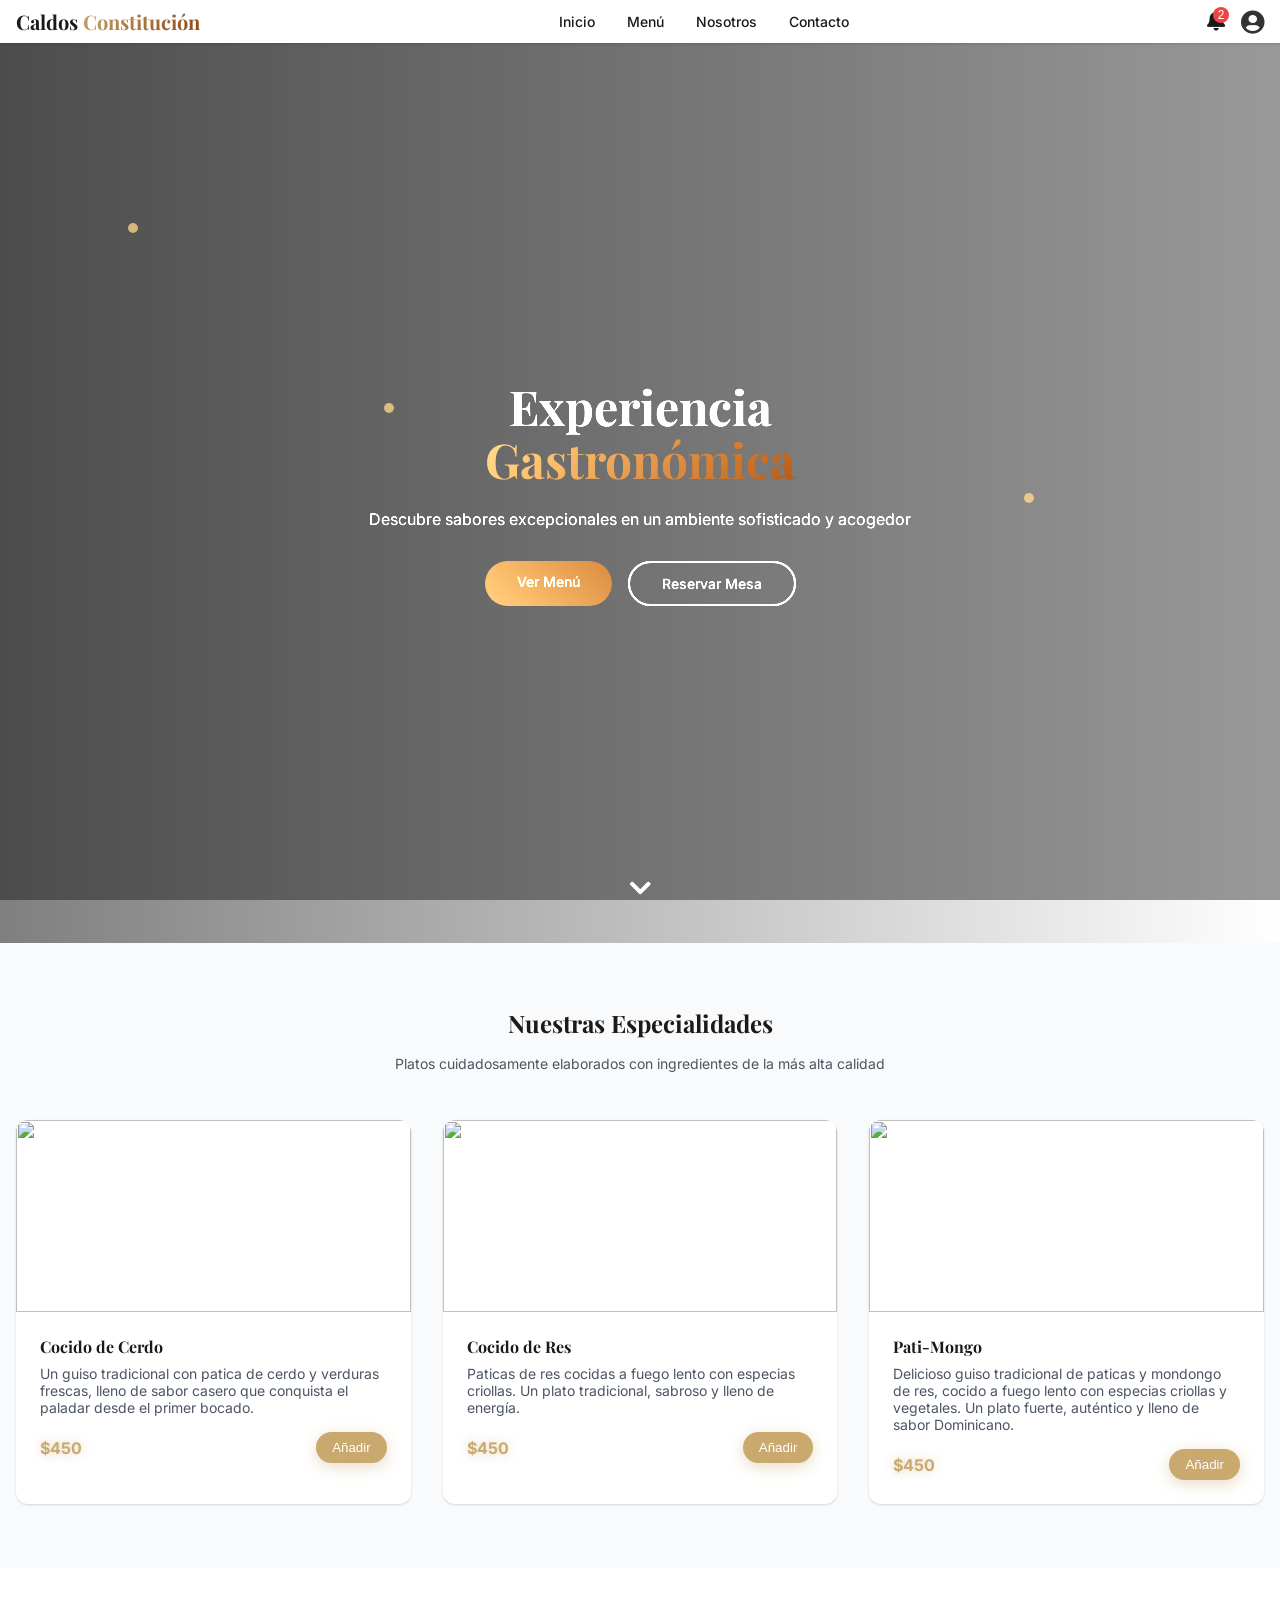
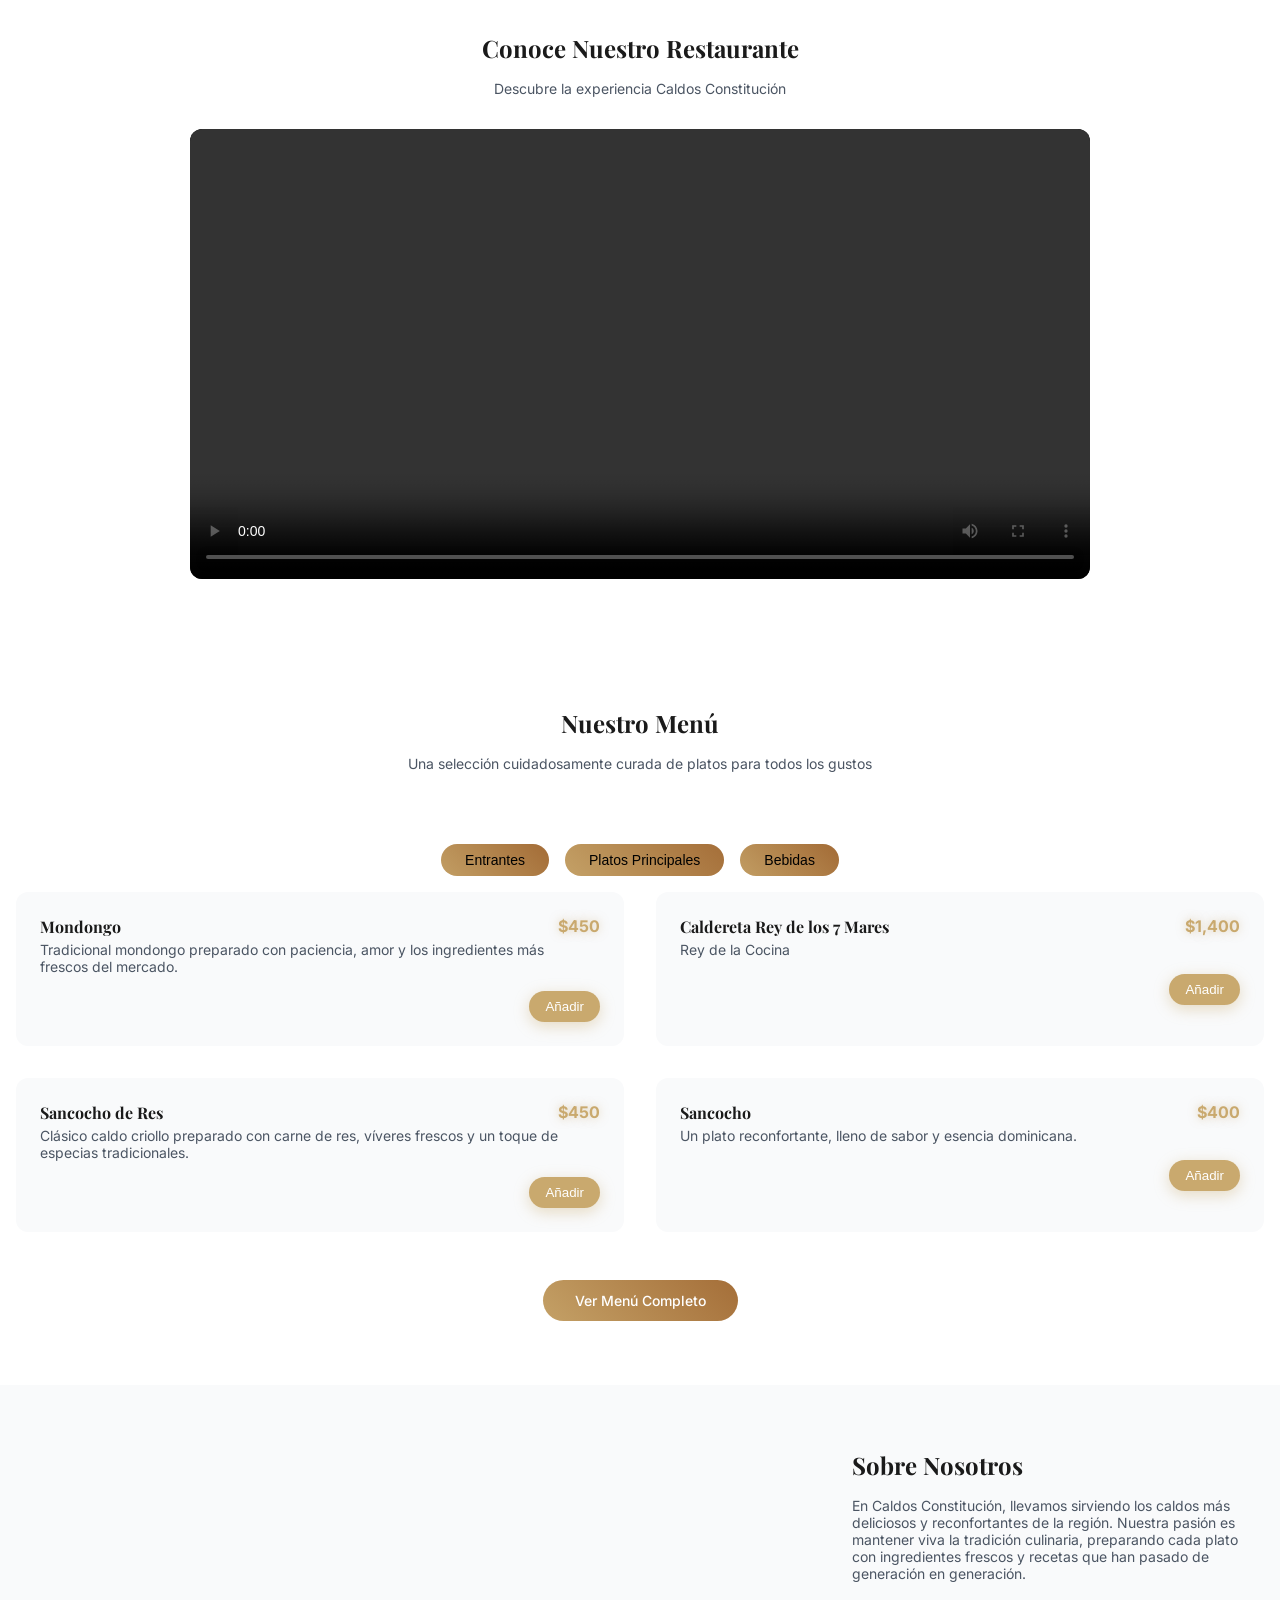
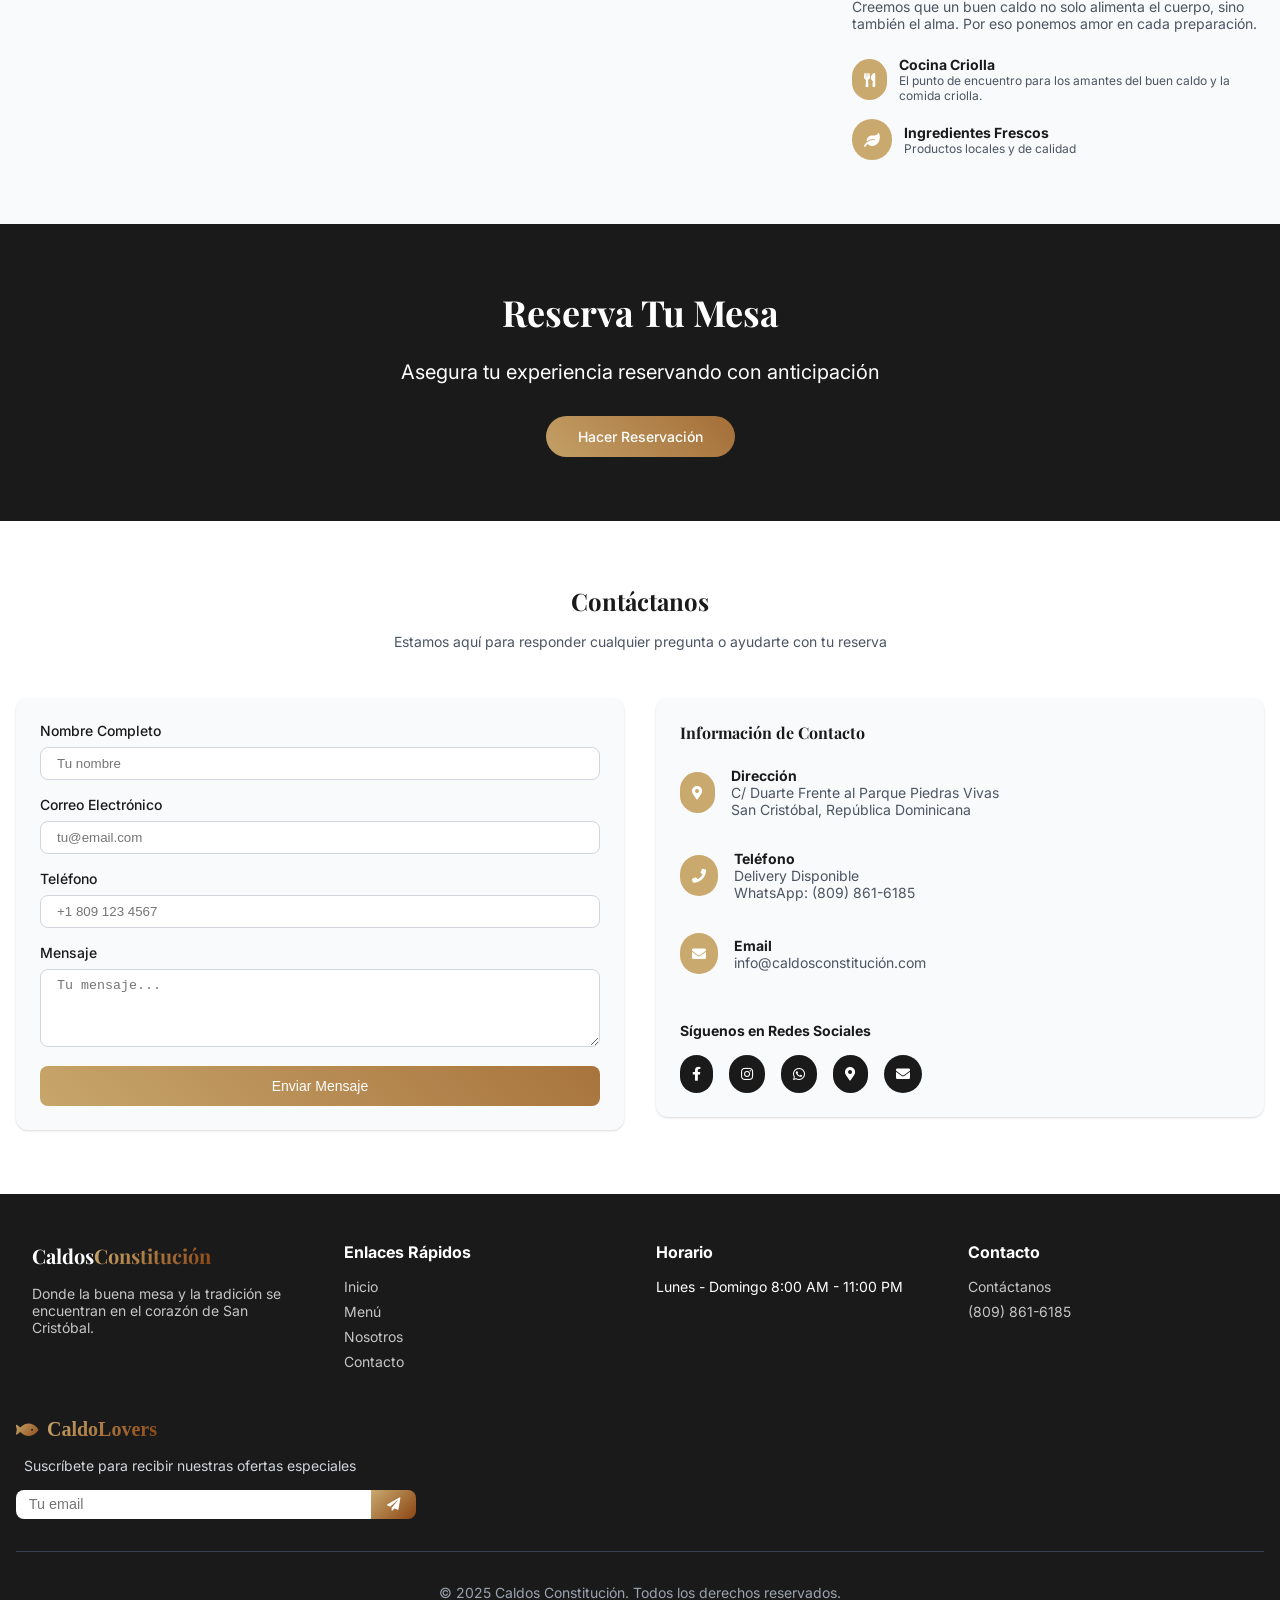
==== commit 085c72c6: "style: unificar estilos y mejorar diseño general del sitio - Se unificaron las tipografías en todas " ====
--- a/index.html
+++ b/index.html
@@ -41,6 +41,57 @@
             </div>
 
             <div class="flex-items-center espacio-x-4 zoom-in-animation">
+
+                <div class="notificaciones-container">
+                    <button class="btn-notificacion" id="btnNotificacion">
+                        <i class="fas fa-bell"></i>
+                        <span class="badge-notificacion pulse-slow-animation" id="contadorNotificaciones">0</span>
+                    </button>
+
+                    <div class="menu-desplegable menu-notificaciones" id="menuNotificaciones">
+                        <div class="usuario-info">
+                            <p><strong>Notificaciones</strong></p>
+                        </div>
+                        <hr>
+                        <div class="notificaciones-lista" id="listaNotificaciones">
+                            <!-- Se cargan dinámicamente -->
+                        </div>
+                        <hr>
+                        <a href="notificaciones.html"><i class="fas fa-bell"></i> Ver todas</a>
+                    </div>
+                </div>
+
+                <div class="perfil-container">
+                    <button class="btn-perfil" id="btnPerfil">
+                        <i class="fas fa-user-circle icono-perfil"></i>
+                    </button>
+                    
+                    <div class="menu-desplegable" id="menuPerfil">
+                        <div class="usuario-info">
+                            <p><strong>Hola, Usuario </strong></p>
+                        </div>
+                        <hr>
+                        <a href="perfil.html"><i class="fas fa-user"></i> Mi Perfil</a>
+                        <a href="#" class="cerrar-sesion" id="logout">
+                            <i class="fas fa-sign-out-alt"></i> Cerrar Sesión
+                        </a>
+                    </div>
+                </div>
+                
+                <button id="mobile-menu-button" class="btn-menu-movil">
+                    <i class="fas fa-bars icono-menu"></i>
+                </button>
+            </div>
+            
+        </nav>
+        
+        <div id="mobile-menu" class="menu-movil-desplegable hidden-mobile">
+            <div class="menu-movil-links stagger-animation-group">
+                <a href="#inicio" class="menu-movil-link">Inicio</a>
+                <a href="#menu" class="menu-movil-link">Menú</a>
+                <a href="#nosotros" class="menu-movil-link">Nosotros</a>
+                <a href="#contacto" class="menu-movil-link">Contacto</a>
+
                 <div class="dropdown-idioma">
                     <button class="btn-idioma">
                         <i class="fas fa-globe mr-1 icono-giratorio"></i>
@@ -53,42 +104,6 @@
                         <a href="#" class="dropdown-item">Français</a>
                     </div>
                 </div>
-
-                <button class="btn-notificacion">
-                    <i class="fas fa-bell"></i>
-                    <span class="badge-notificacion pulse-slow-animation">3</span>
-                </button>
-
-                <div class="perfil-container">
-                    <button class="btn-perfil" id="btnPerfil">
-                        <i class="fas fa-user-circle icono-perfil"></i>
-                    </button>
-                    
-                    <div class="menu-desplegable" id="menuPerfil">
-                        <div class="usuario-info">
-                            <p><strong>Hola, Usuario </strong></p>
-                        </div>
-                        <hr>
-                        <a href="perfil.html"><i class="fas fa-user"></i> Mi Perfil</a>
-                        <a href="#" class="cerrar-sesion" id="logout">
-                            <i class="fas fa-sign-out-alt"></i> Cerrar Sesión
-                        </a>
-                    </div>
-                </div>
-                
-                <button id="mobile-menu-button" class="btn-menu-movil">
-                    <i class="fas fa-bars icono-menu"></i>
-                </button>
-            </div>
-            
-        </nav>
-        
-        <div id="mobile-menu" class="menu-movil-desplegable hidden-mobile">
-            <div class="menu-movil-links stagger-animation-group">
-                <a href="#inicio" class="menu-movil-link">Inicio</a>
-                <a href="#menu" class="menu-movil-link">Menú</a>
-                <a href="#nosotros" class="menu-movil-link">Nosotros</a>
-                <a href="#contacto" class="menu-movil-link">Contacto</a>
             </div>
         </div>
     </header>
@@ -388,6 +403,9 @@
                                     </a>
                                     <a href="https://www.google.com/maps/place/Caldos+Constituci%C3%B3n/@18.4142667,-70.1099018,21z/data=!4m14!1m7!3m6!1s0x8ea55e8d590ec513:0xf0a31c209f70ae0d!2sPiedras+Vivas+Park!8m2!3d18.4138655!4d-70.1095629!16s%2Fg%2F1tdr4c9j!3m5!1s0x8ea55f91b40c067f:0xbd1e9baf7f6cb356!8m2!3d18.4142864!4d-70.1099675!16s%2Fg%2F11md232ry3?entry=ttu&g_ep=EgoyMDI2MDMxMS4wIKXMDSoASAFQAw%3D%3D" class="btn-red-social" target="_blank">
                                         <i class="fas fa-map-marker-alt"></i>
+                                    </a>
+                                    <a href="mailto:info@caldosconstitución.com" class="btn-red-social" target="_blank" title="Enviar correo">
+                                        <i class="fas fa-envelope"></i>
                                     </a>
                                 </div>
                             </div>
--- a/style.css
+++ b/style.css
@@ -193,7 +193,6 @@
 .espacio-x-4 > * + * {
     margin-left: 1rem;
 }
-
 /* Dropdown Idioma */
 .dropdown-idioma {
     position: relative;
@@ -326,7 +325,7 @@
     border: 1px solid #eee;
 }
 
-/* ESTA ES LA REGLA QUE TE FALTA PARA QUE EL JS FUNCIONE */
+/* PARA QUE EL JS FUNCIONE */
 .menu-desplegable.mostrar {
     display: block !important;
 }
@@ -1442,4 +1441,90 @@
     .video-responsive video {
         border-radius: 8px;
     }
+}
+
+/* Contenedor de notificaciones */
+.notificaciones-container {
+    position: relative;
+    display: inline-block;
+}
+
+.menu-notificaciones {
+    min-width: 300px;
+    max-width: 350px;
+}
+
+.notificaciones-lista {
+    max-height: 300px;
+    overflow-y: auto;
+}
+
+.notificacion-item {
+    padding: 10px 15px;
+    display: flex;
+    gap: 10px;
+    align-items: flex-start;
+    border-bottom: 1px solid #f0f0f0;
+    transition: background 0.2s;
+    cursor: pointer;
+}
+
+.notificacion-item:last-child {
+    border-bottom: none;
+}
+
+.notificacion-item:hover {
+    background-color: #f8f9fa;
+}
+
+.notificacion-item.no-leida {
+    background-color: #fff9f0;
+}
+
+.notificacion-icono {
+    width: 35px;
+    height: 35px;
+    border-radius: 50%;
+    background: linear-gradient(135deg, var(--color-secondary) 0%, var(--color-accent) 100%);
+    display: flex;
+    align-items: center;
+    justify-content: center;
+    color: white;
+    flex-shrink: 0;
+    font-size: 0.875rem;
+}
+
+.notificacion-contenido {
+    flex: 1;
+}
+
+.notificacion-titulo {
+    font-weight: 600;
+    color: #333;
+    font-size: 0.875rem;
+    margin-bottom: 3px;
+}
+
+.notificacion-texto {
+    color: #666;
+    font-size: 0.8rem;
+    margin-bottom: 3px;
+    line-height: 1.3;
+}
+
+.notificacion-tiempo {
+    color: #999;
+    font-size: 0.7rem;
+}
+
+.notificaciones-vacio {
+    padding: 30px;
+    text-align: center;
+    color: #999;
+}
+
+.notificaciones-vacio i {
+    font-size: 2.5rem;
+    margin-bottom: 10px;
+    color: #ddd;
 }
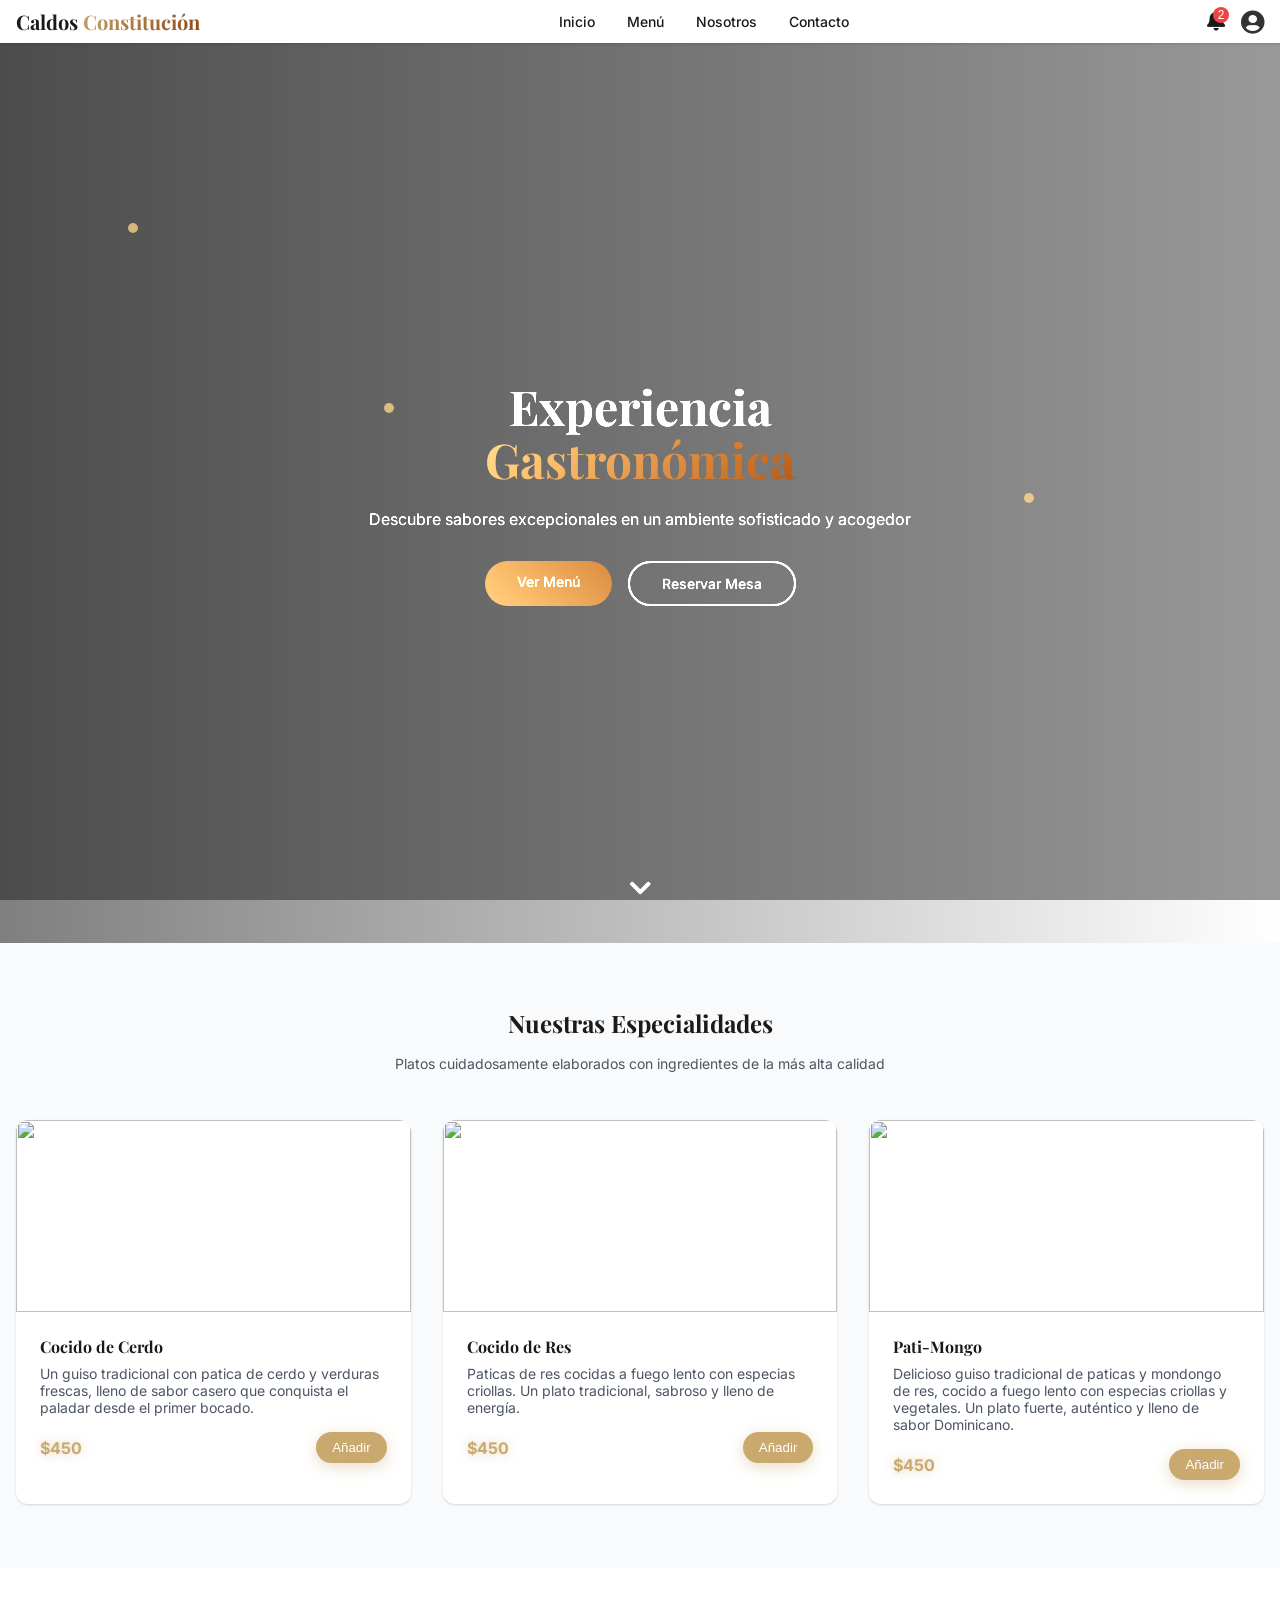
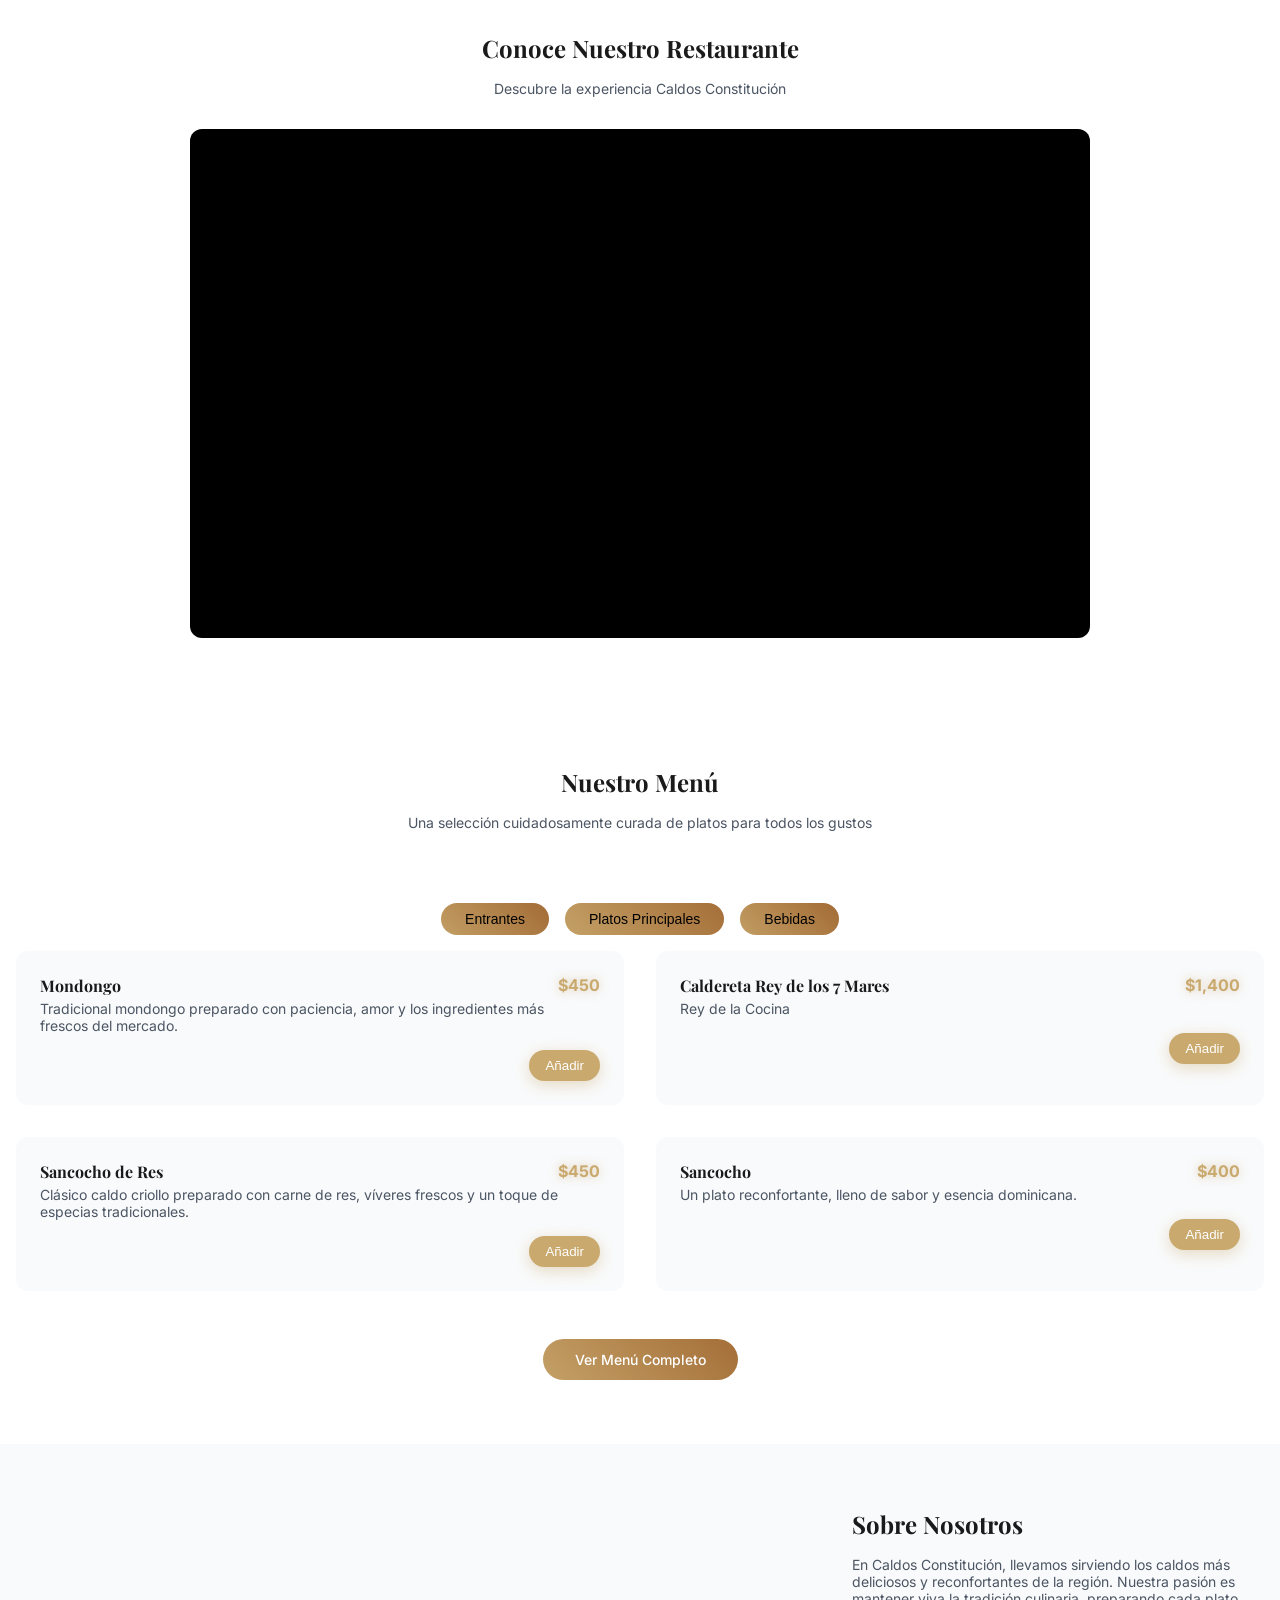
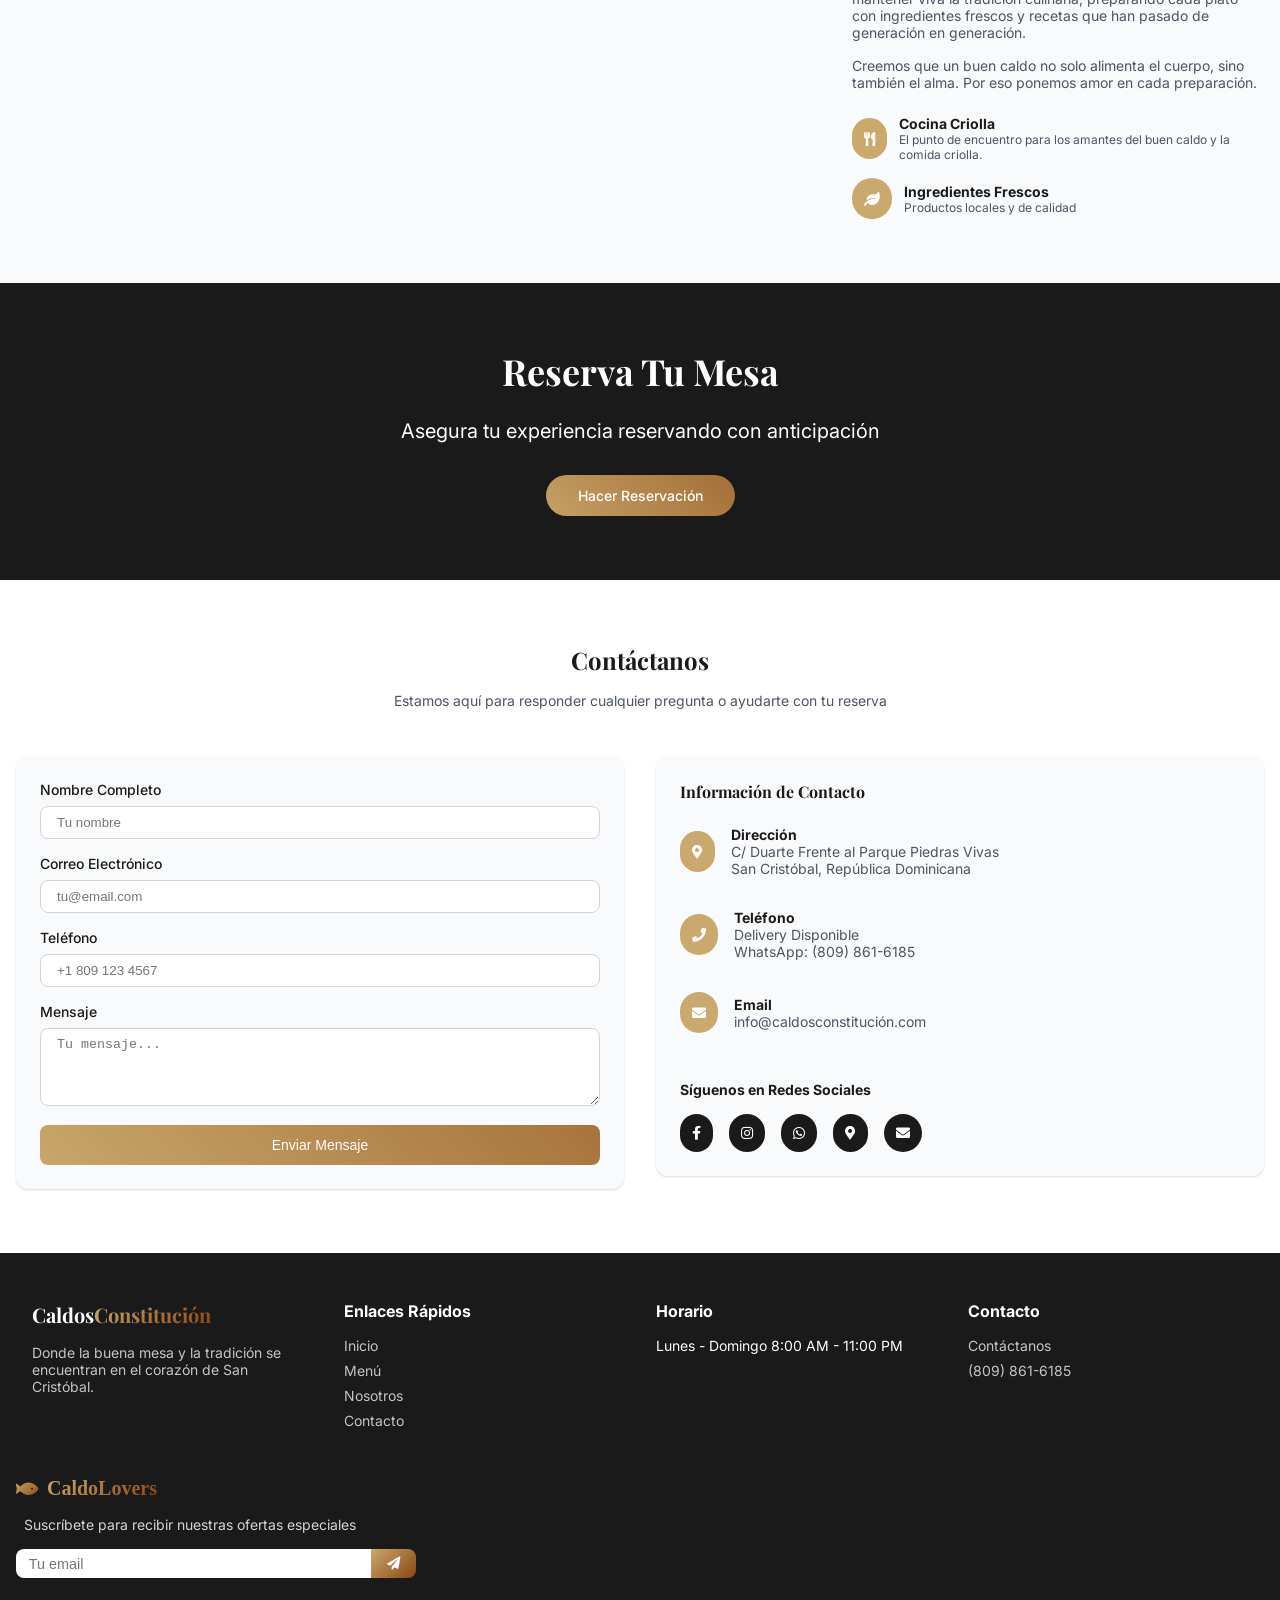
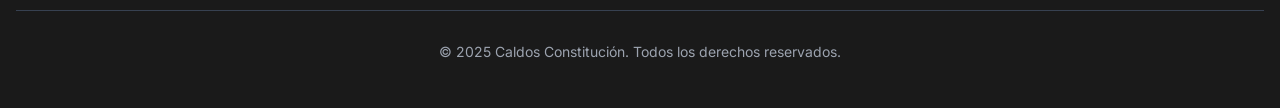
==== commit 265adab7: "Agregue video de menu animado" ====
--- a/index.html
+++ b/index.html
@@ -191,13 +191,13 @@
                 <p class="subtitulo-seccion mb-8">Descubre la experiencia Caldos Constitución</p>
                 
                 <div class="video-responsive">
-                    <video 
-                        controls 
-                        loop 
-                        preload="metadata" 
-                        style="width: 100%; border-radius: 12px; box-shadow: 0 10px 30px rgba(0,0,0,0.2);">
-                        <source src="https://drive.google.com/uc?export=download&id=1_r14hkXd-VpMJ2BGbaNTUfSTAw0dZSLE" type="video/mp4">
-                    </video>
+                    <iframe
+                      src="https://www.youtube.com/embed/dHOYlD93Bd8"
+                      frameborder="0"
+                      allow="accelerometer; autoplay; clipboard-write; encrypted-media; gyroscope; picture-in-picture"
+                      allowfullscreen
+                      style="width: 100%; aspect-ratio: 16/9; border-radius: 12px; box-shadow: 0 10px 30px rgba(0,0,0,0.2);">
+                    </iframe>  
                 </div>
             </div>
         </section>
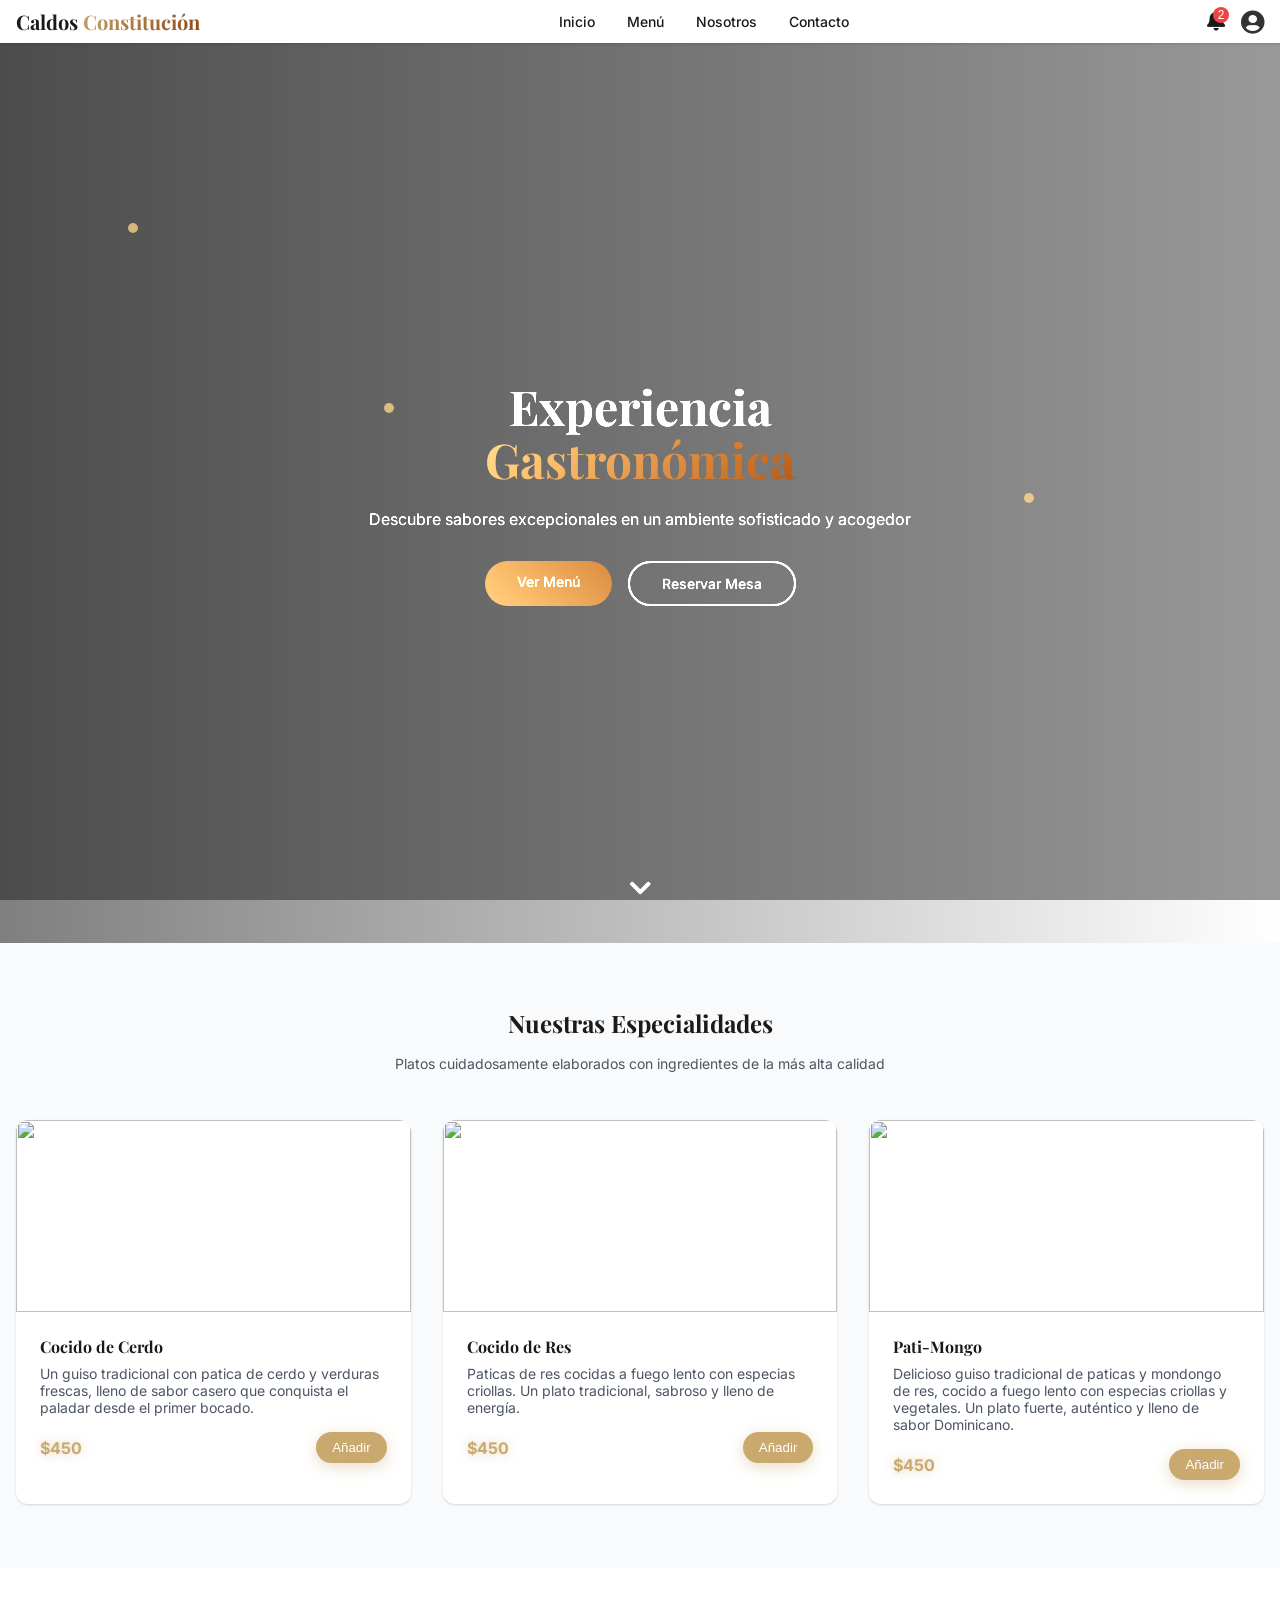
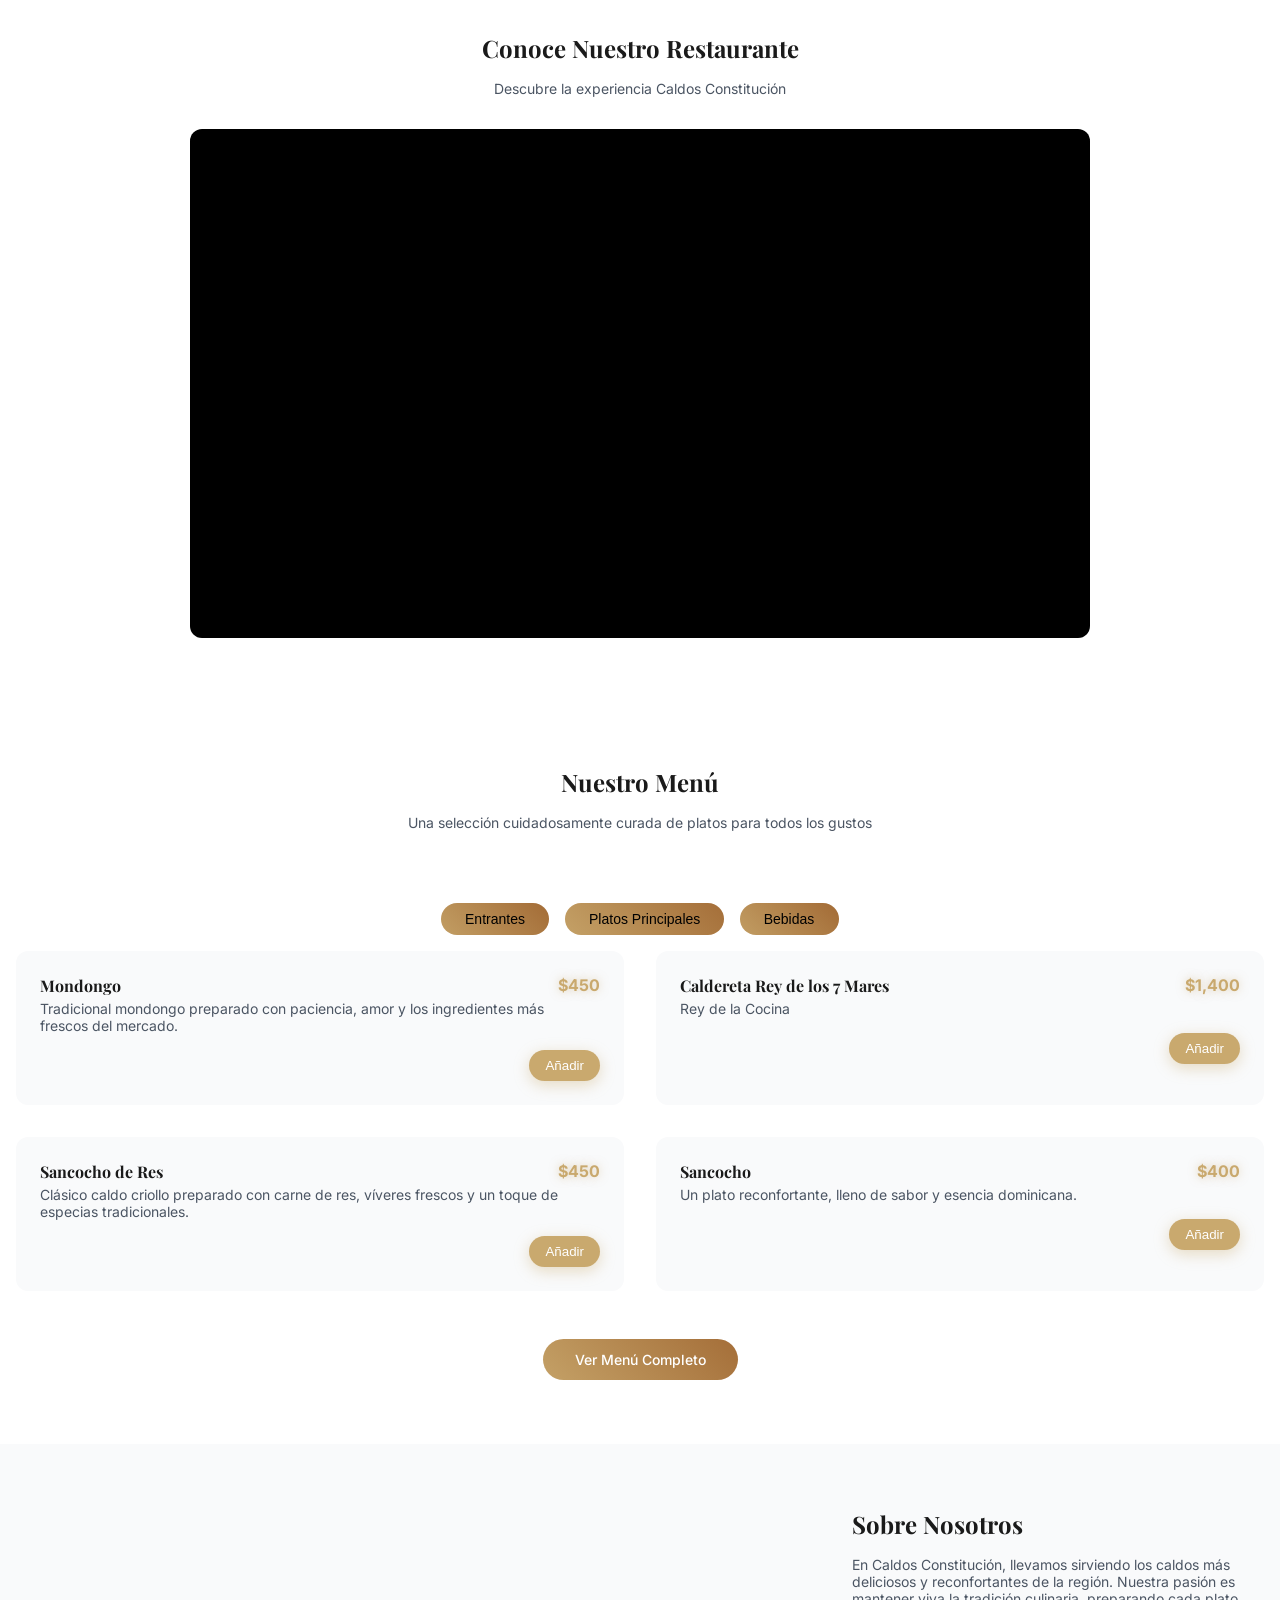
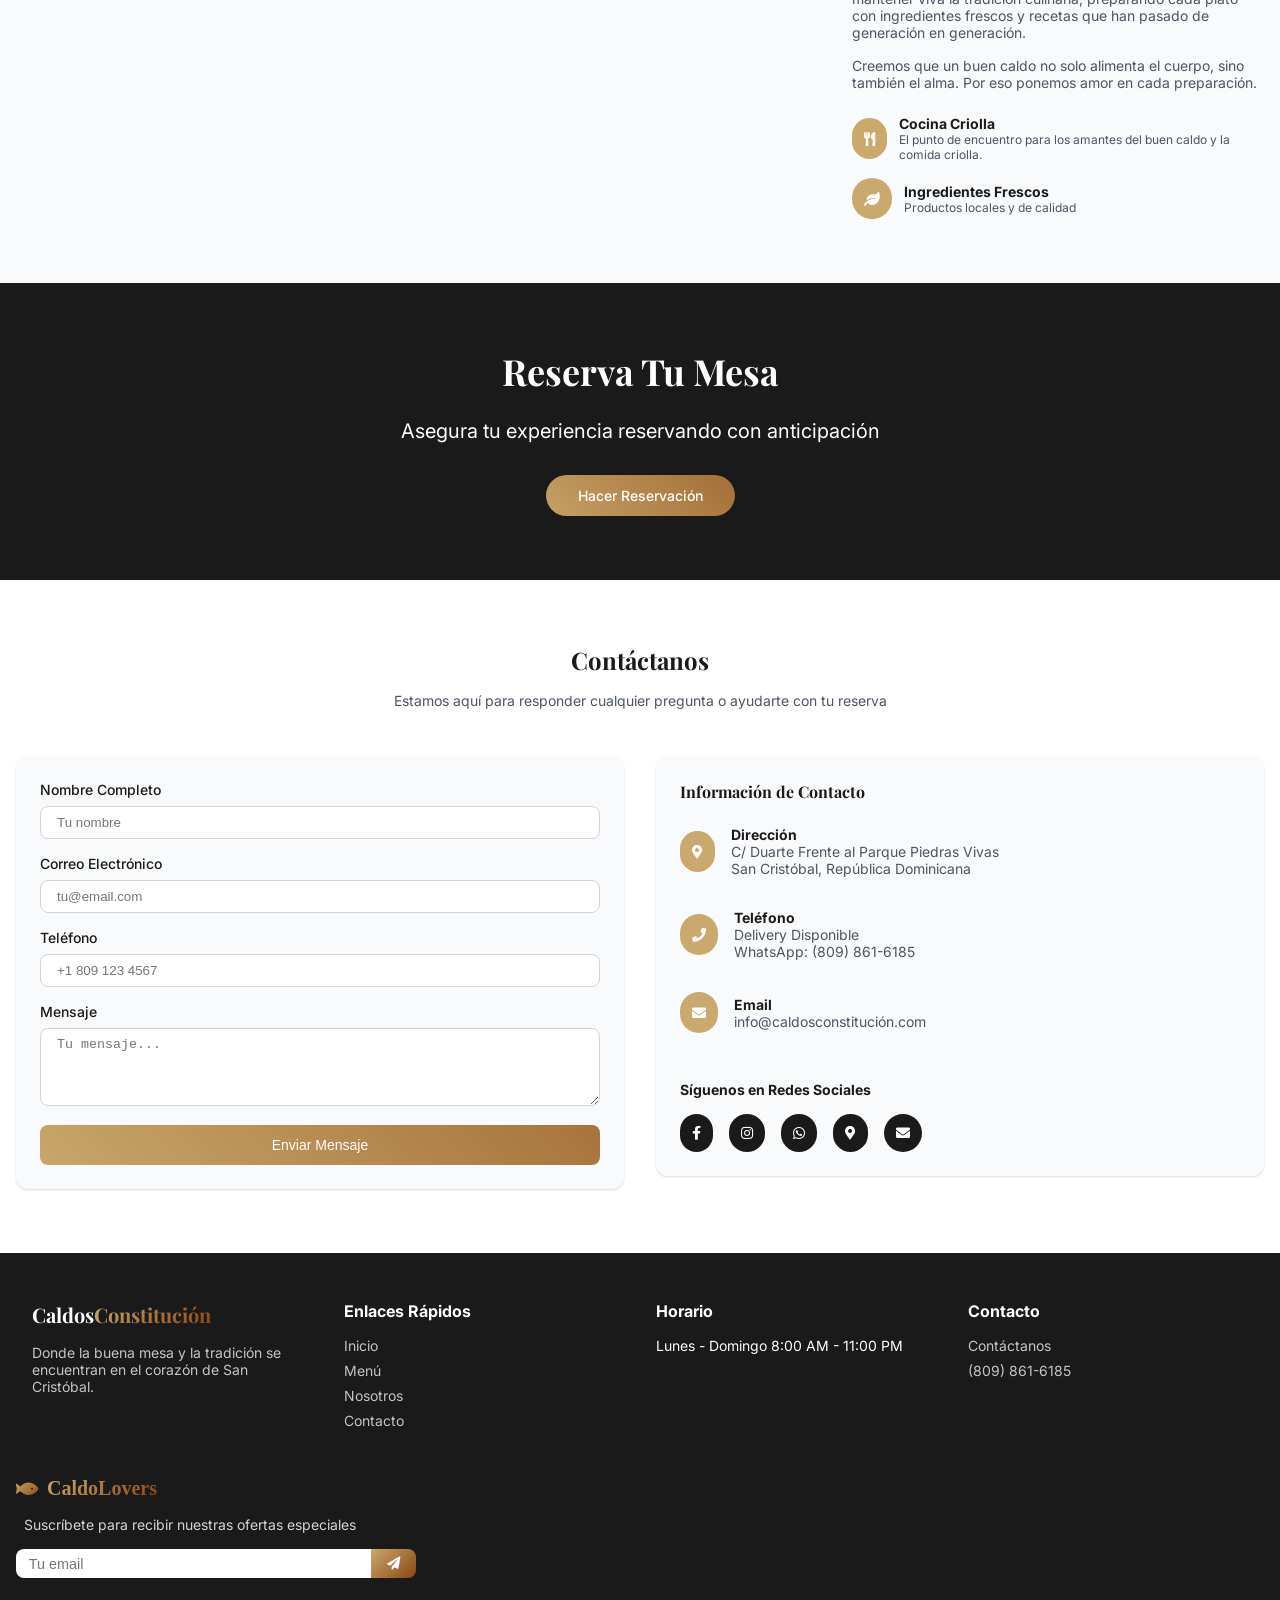
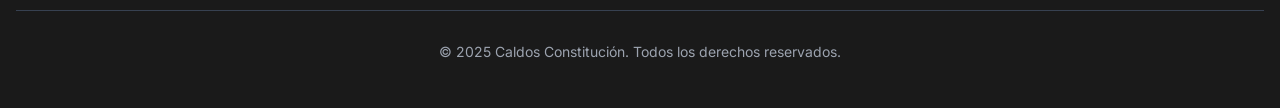
==== commit 06a69189: "git add . git commit -m "feat(menu): add category filter buttons with morph animation" git push" ====
--- a/index.html
+++ b/index.html
@@ -210,13 +210,13 @@
                 </div>
                 
                 <div class="categorias-menu stagger-animation-group">
-                    <button class="btn-categoria active morph-button">Entrantes</button>
-                    <button class="btn-categoria active morph-button">Platos Principales</button>
-                    <button class="btn-categoria active morph-button">Bebidas</button>
+                    <button class="btn-categoria morph-button active">Entrantes</button>
+                    <button class="btn-categoria morph-button">Platos Principales</button>
+                    <button class="btn-categoria morph-button">Bebidas</button>
                 </div>
 
                 <div class="grid-2-cols stagger-animation-group" style="animation-delay: 0.2s;">
-                    <div class="menu-item">
+                    <div class="menu-item" data-categoria="entrantes">
                         <div class="menu-item-info">
                             <div>
                                 <h3 class="menu-item-titulo">Mondongo</h3>
@@ -229,7 +229,7 @@
                         </div>
                     </div>
                     
-                    <div class="menu-item">
+                    <div class="menu-item" data-categoria="principales">
                         <div class="menu-item-info">
                             <div>
                                 <h3 class="menu-item-titulo">Caldereta Rey de los 7 Mares</h3>
@@ -242,7 +242,7 @@
                         </div>
                     </div>
                     
-                    <div class="menu-item">
+                    <div class="menu-item" data-categoria="principales">
                         <div class="menu-item-info">
                             <div>
                                 <h3 class="menu-item-titulo">Sancocho de Res</h3>
@@ -255,7 +255,7 @@
                         </div>
                     </div>
 
-                    <div class="menu-item">
+                    <div class="menu-item" data-categoria="entrantes">
                         <div class="menu-item-info">
                             <div>
                                 <h3 class="menu-item-titulo">Sancocho</h3>
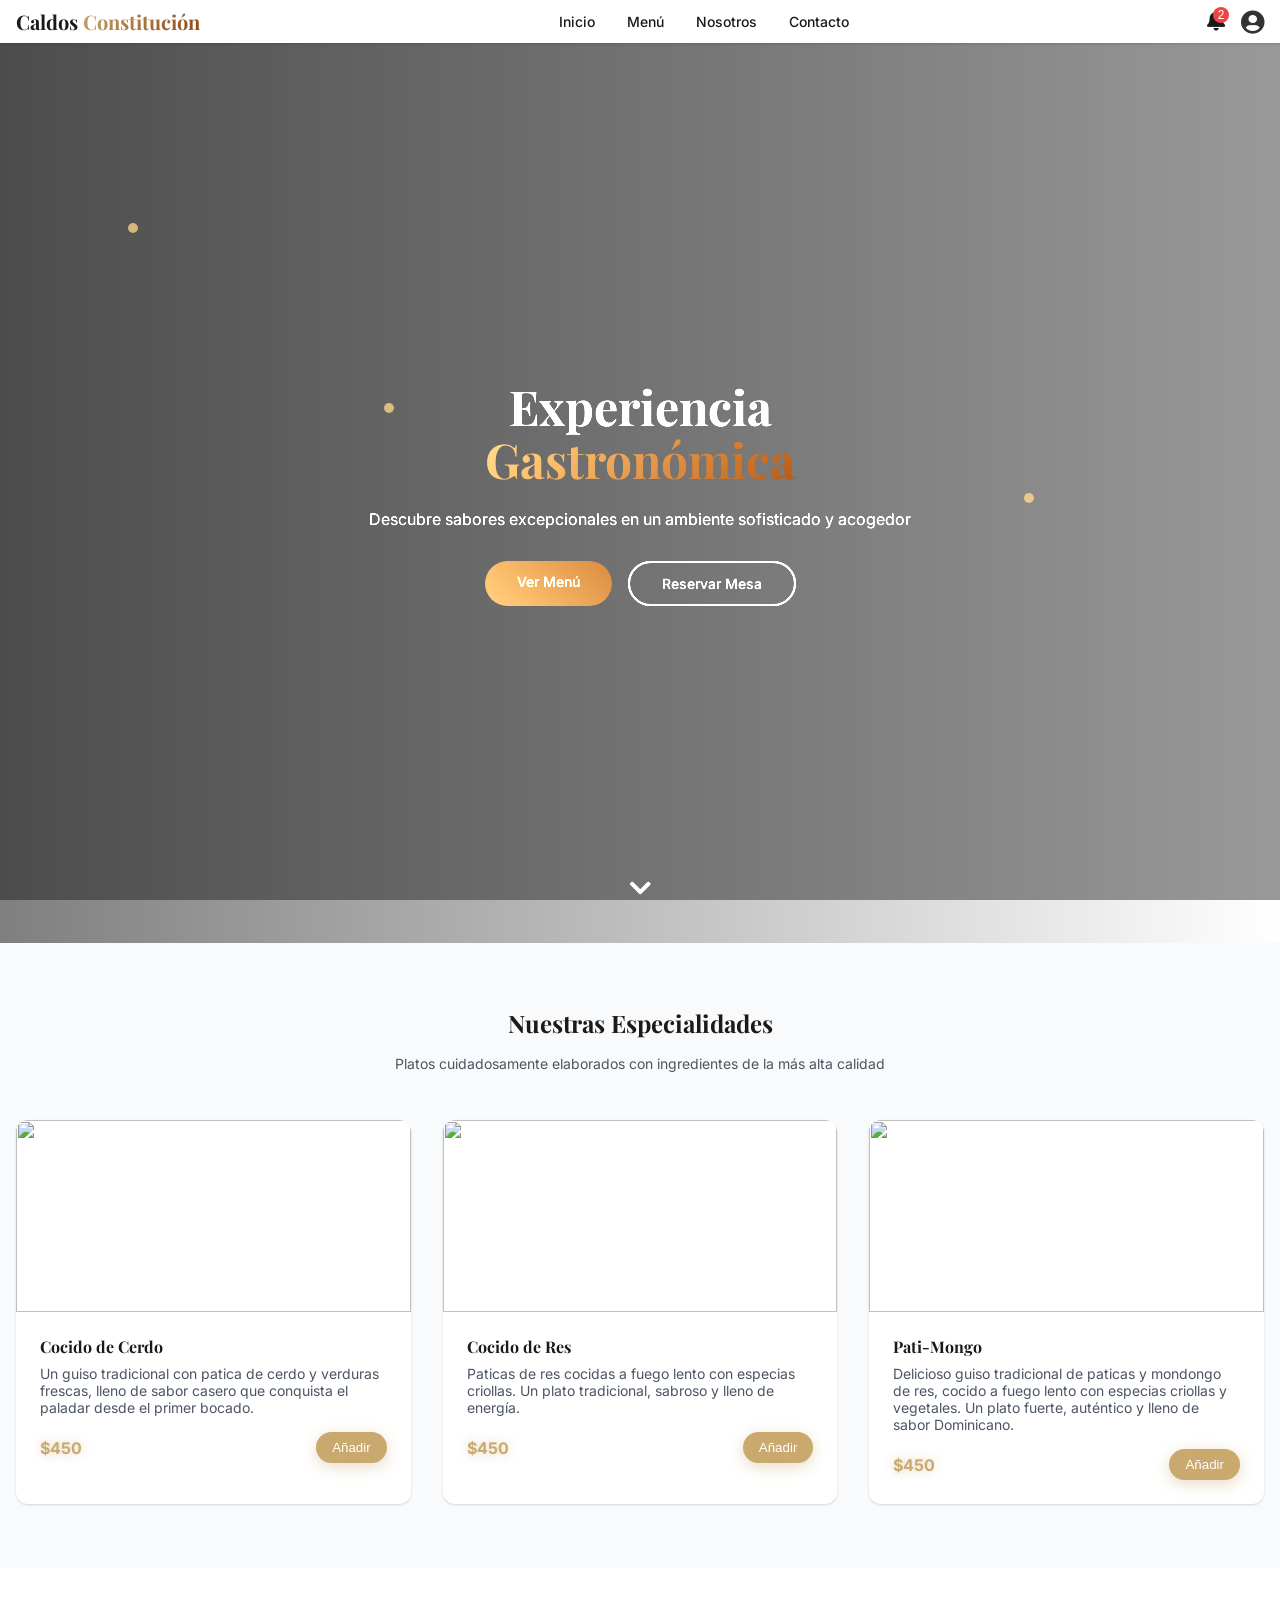
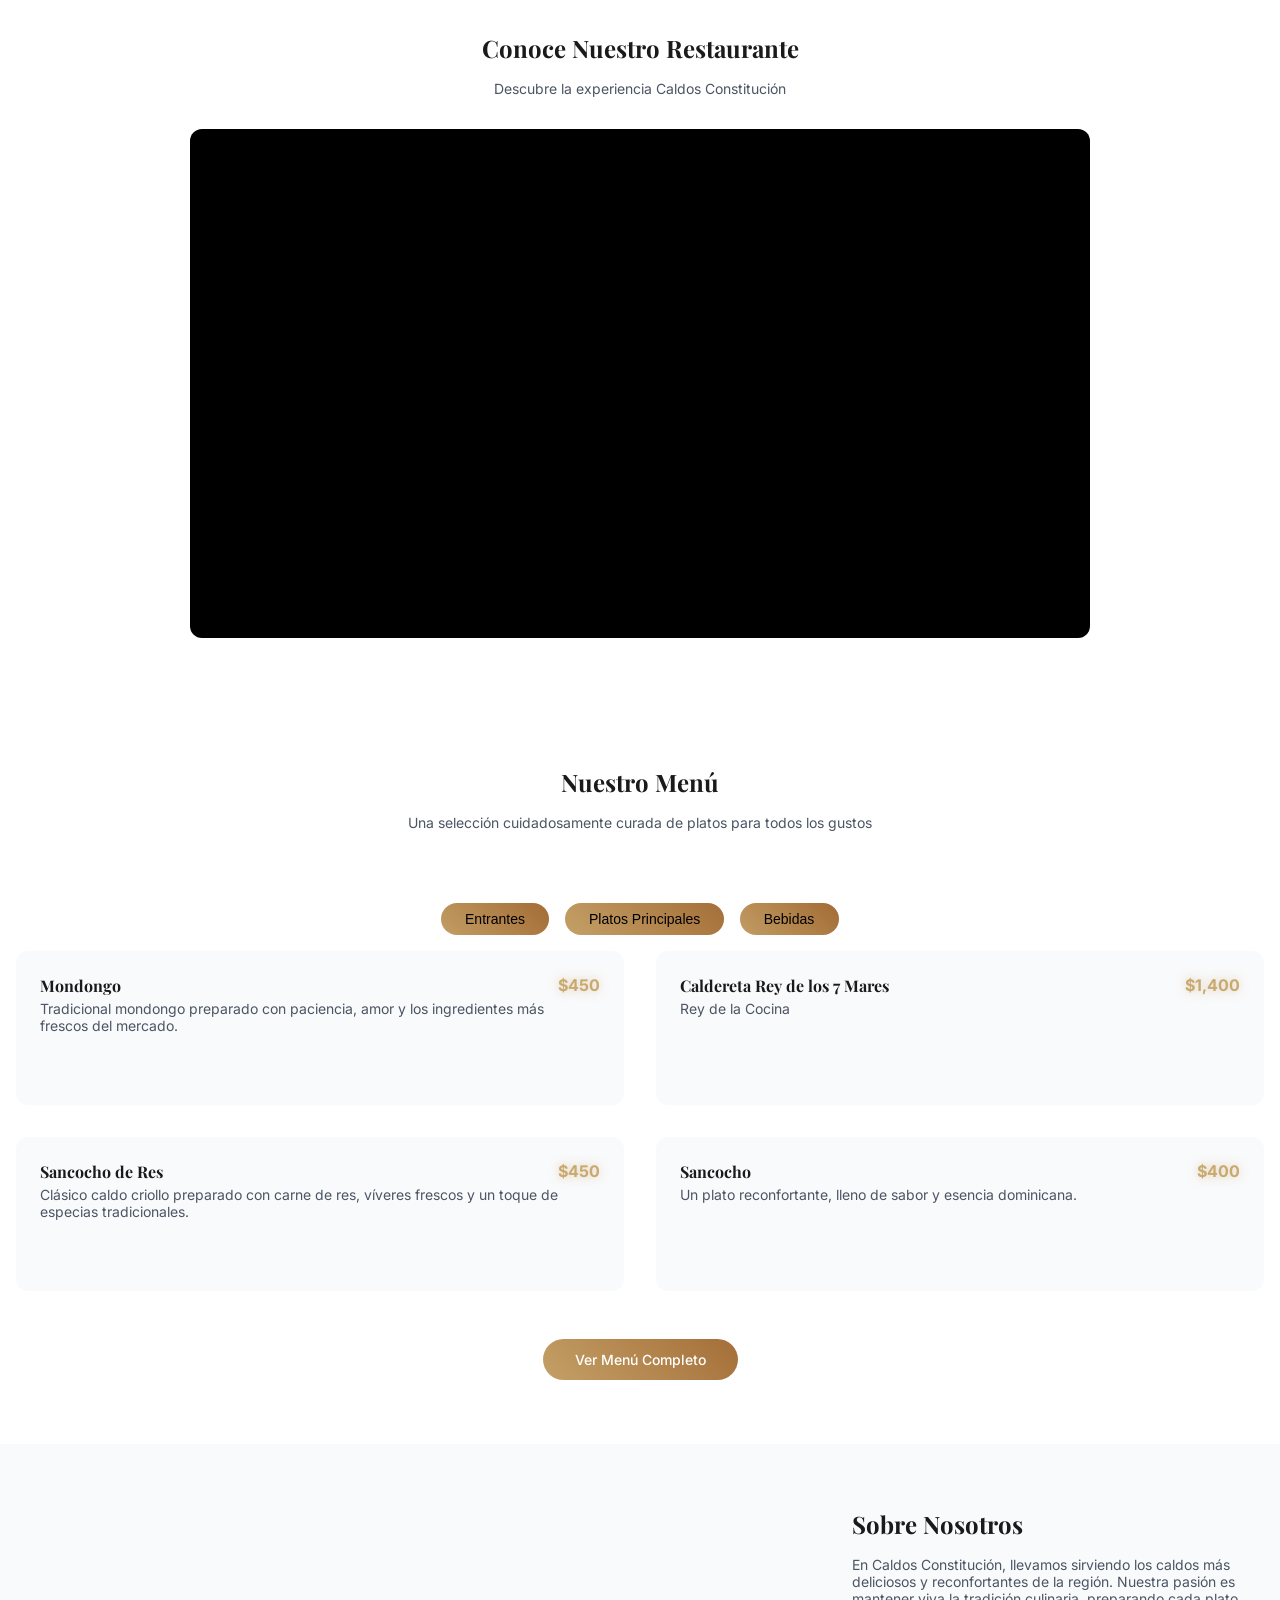
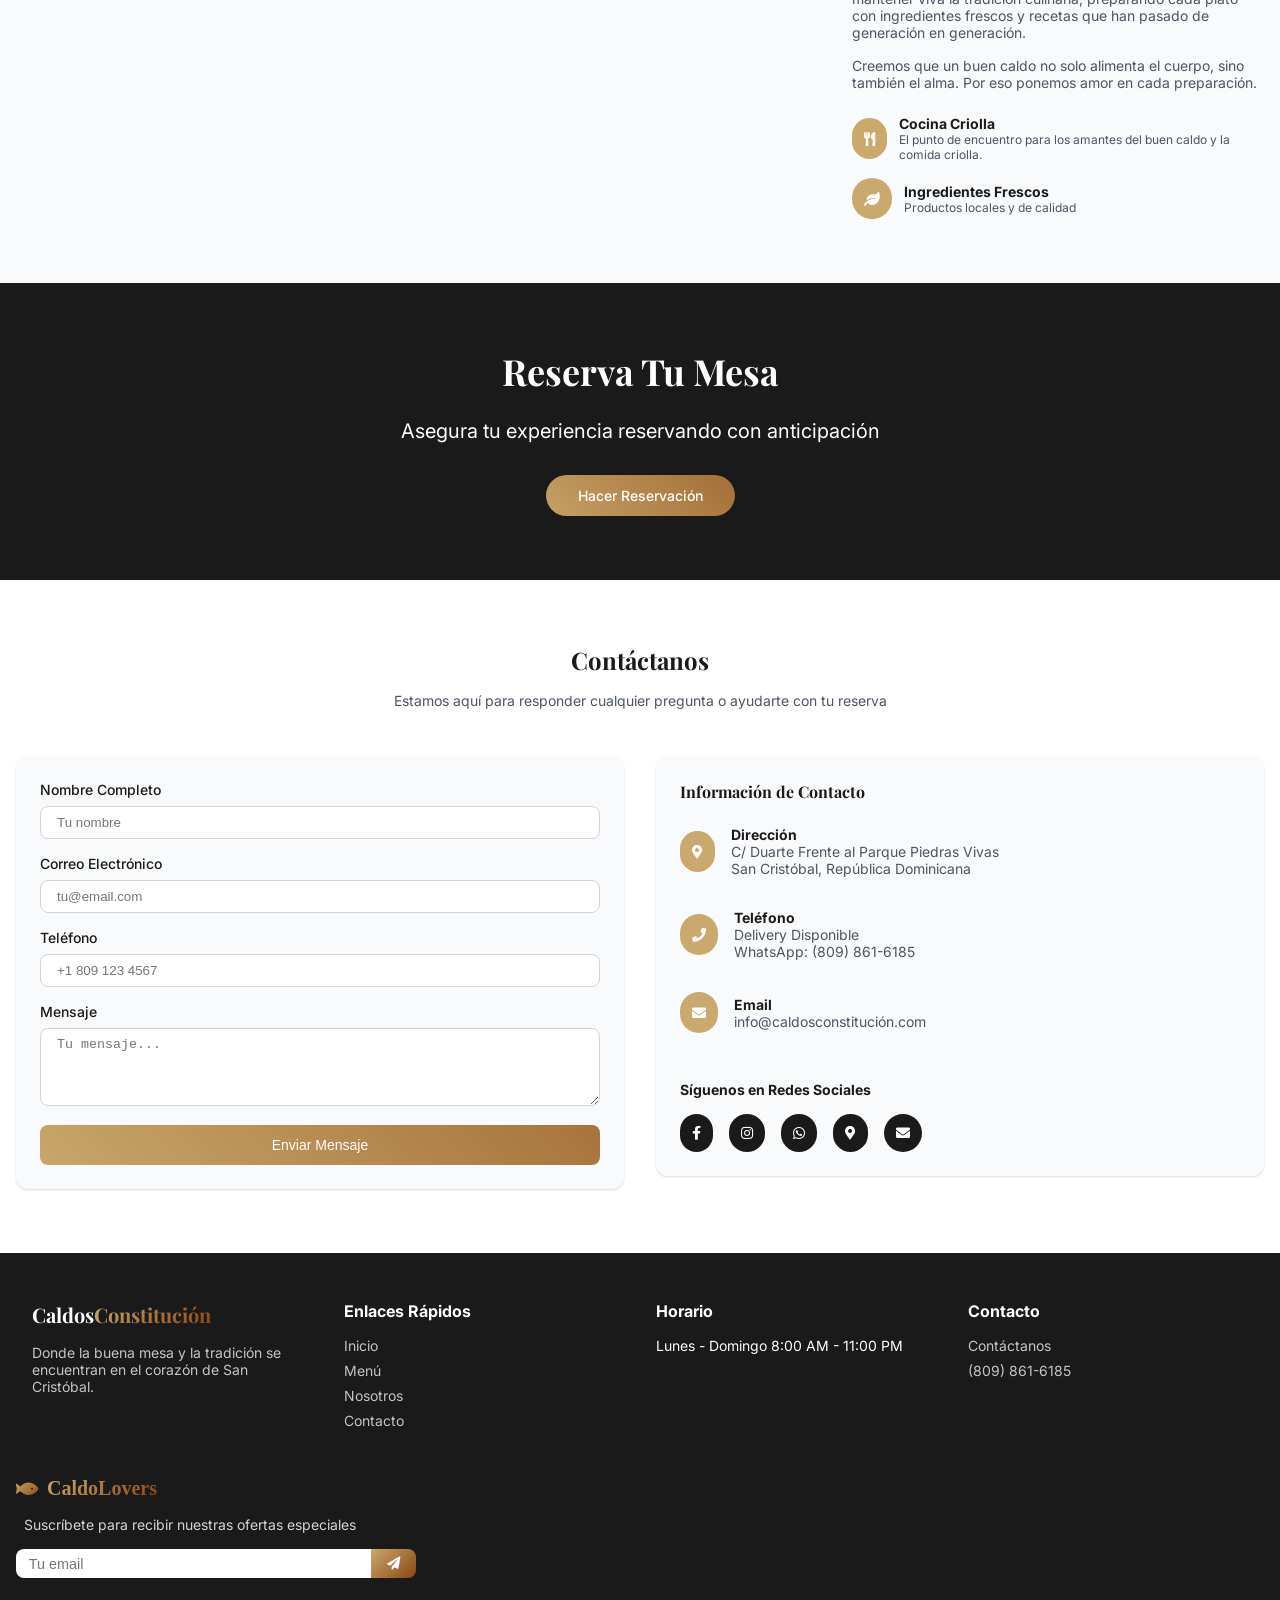
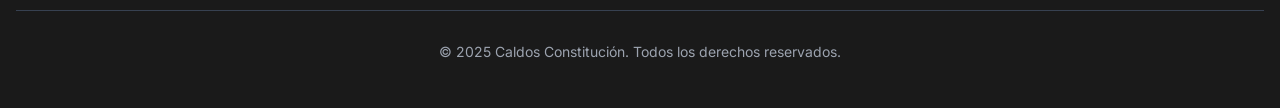
==== commit 068f6027: "feat: add menu.html with navbar, notification system, profile dropdown and category filters" ====
--- a/index.html
+++ b/index.html
@@ -270,7 +270,7 @@
                 </div>
 
                 <div class="texto-centrado mt-12 fade-in-animation" style="animation-delay: 0.8s;">
-                    <a href="#" class="btn-principal morph-button">Ver Menú Completo</a>
+                    <a href="menu.html" class="btn-principal morph-button">Ver Menú Completo</a>
                 </div>
             </div>
         </section>
